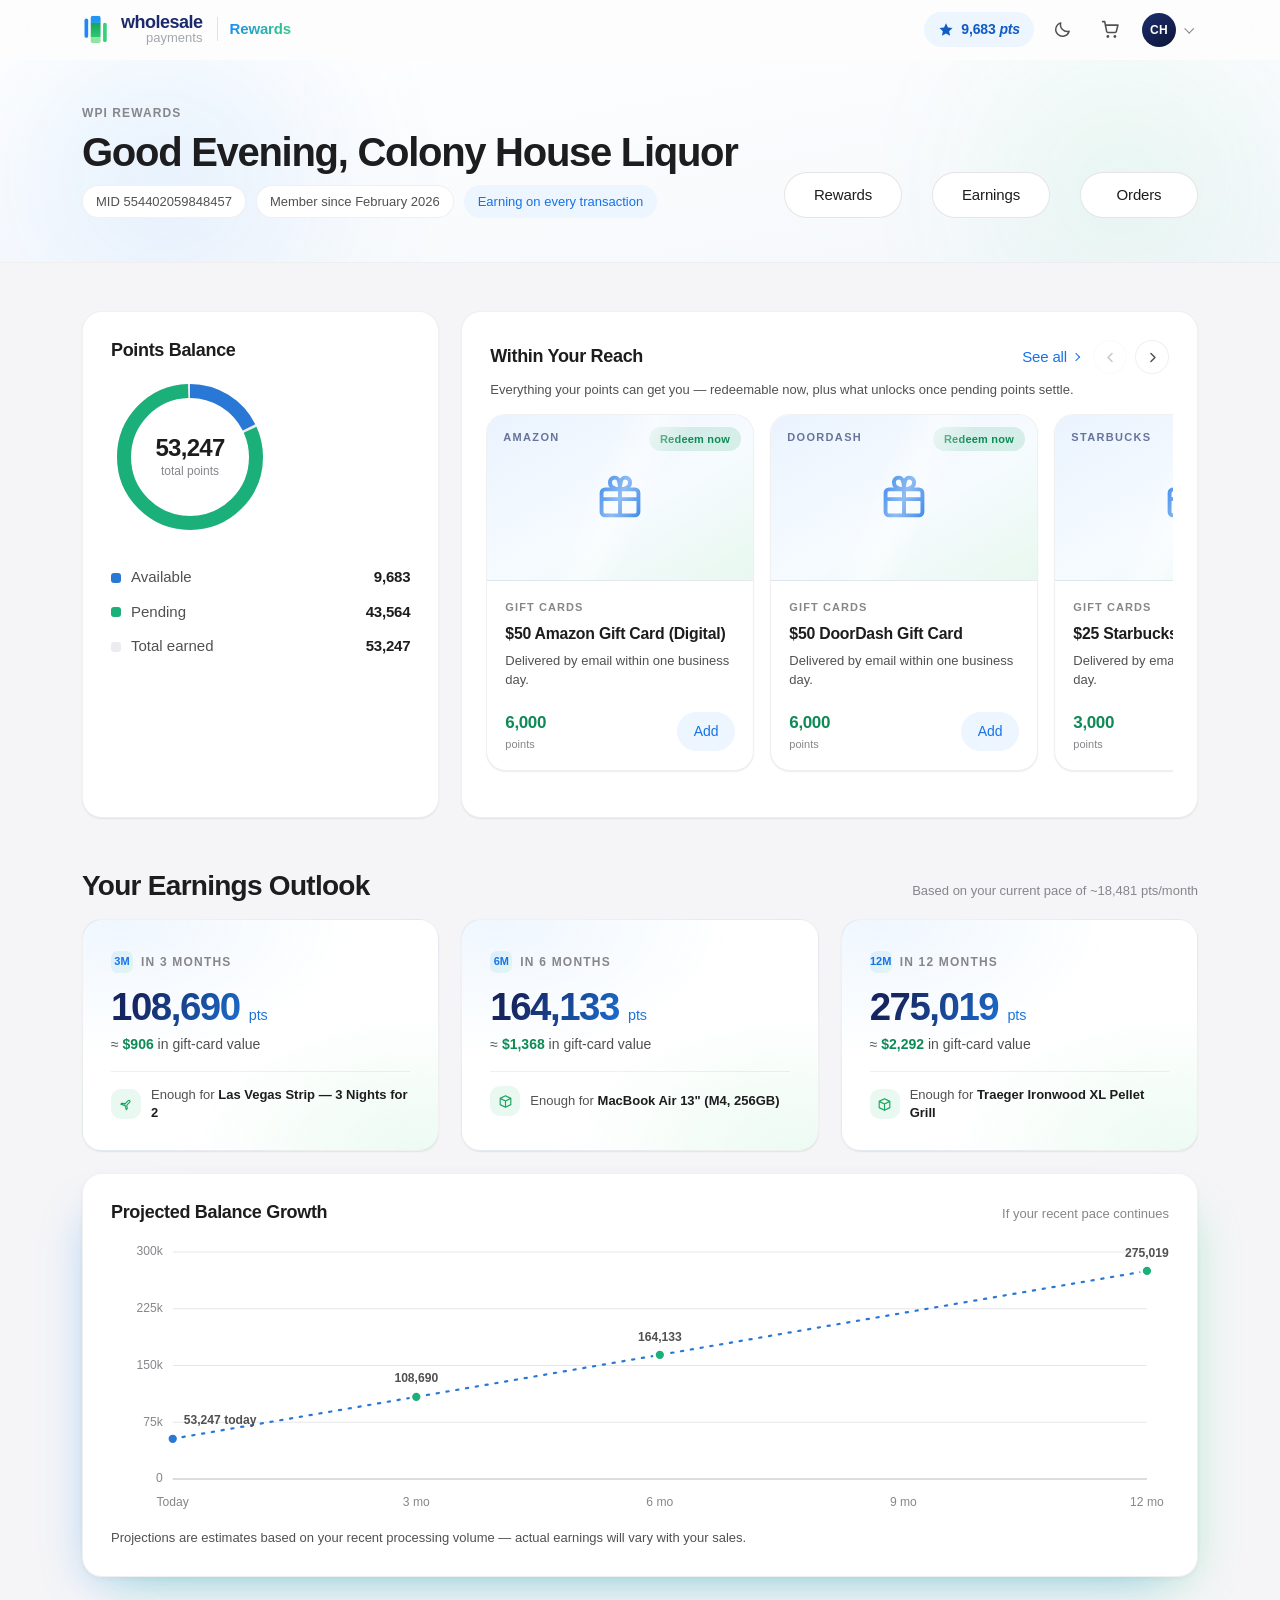
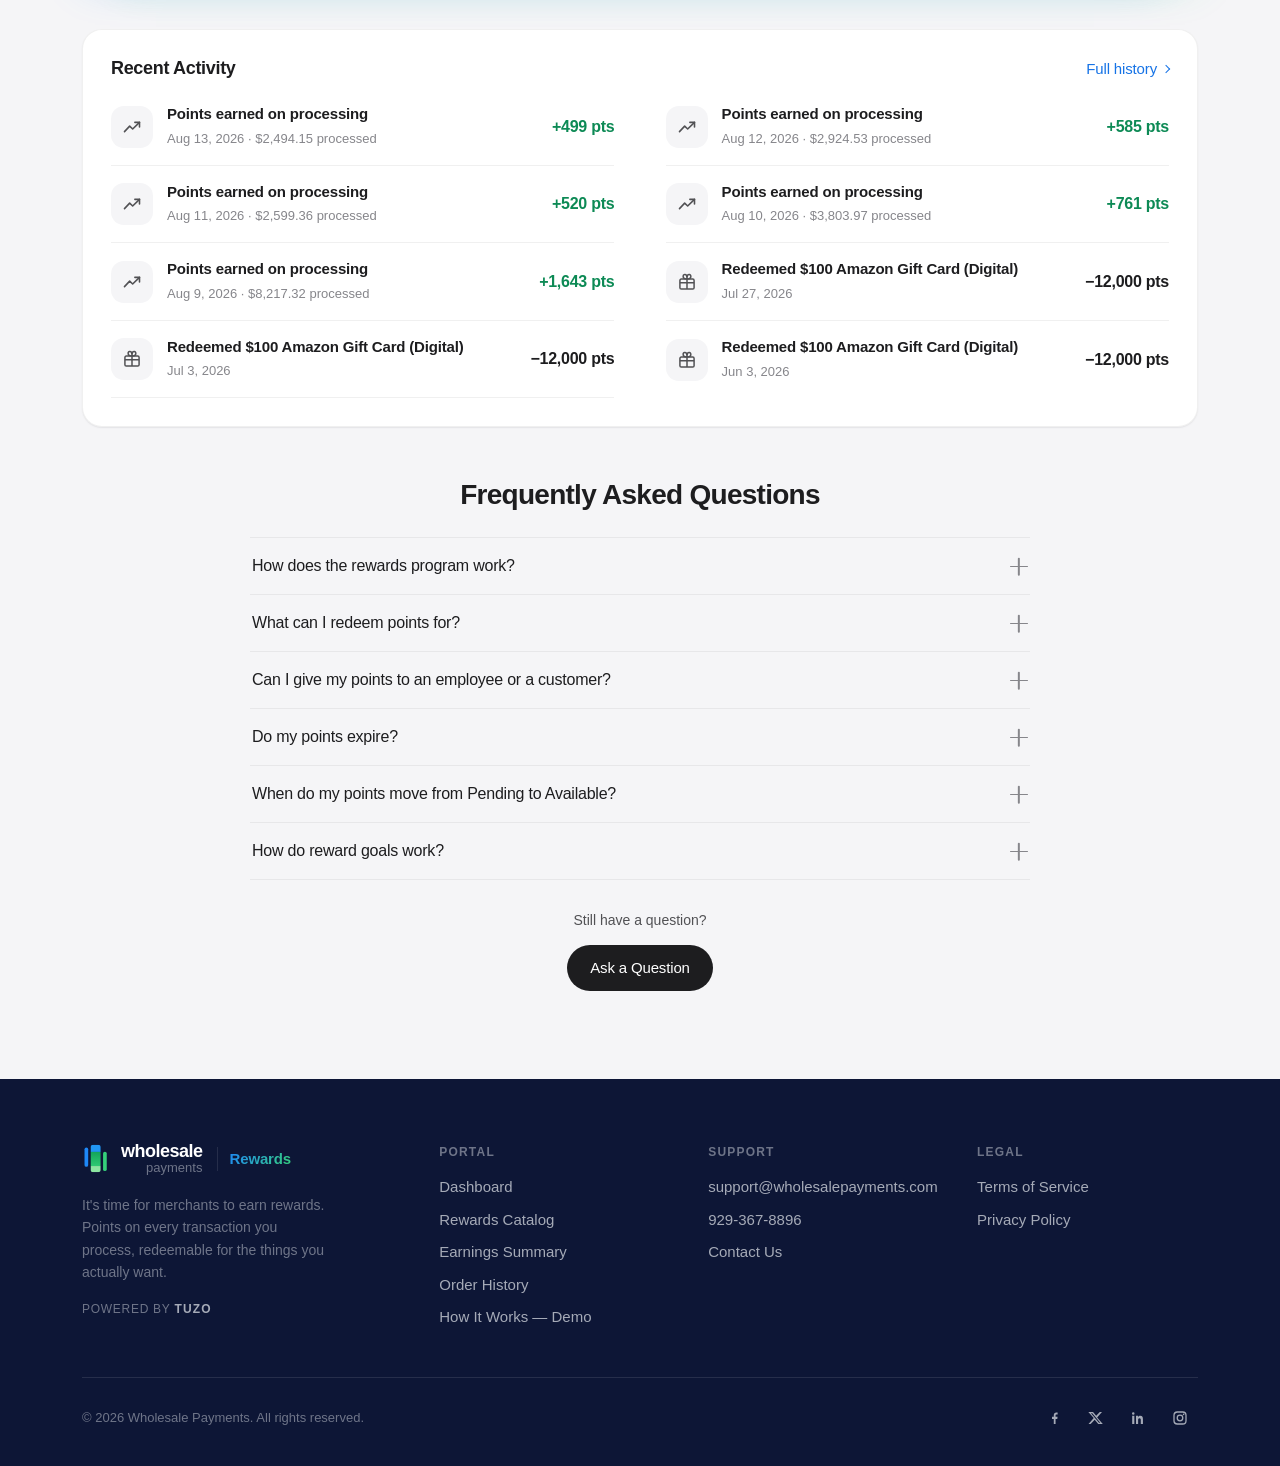
==== index.html @ 4f609b4a "Fix iOS PWA staleness and add Apple-style dark mode - Service worker is now network-first for pages," ====
<!DOCTYPE html>
<html lang="en">
<head>
  <meta charset="utf-8">
  <meta name="viewport" content="width=device-width, initial-scale=1, viewport-fit=cover">
  <title>Dashboard — WPI Rewards</title>
  <meta name="description" content="Track your reward points, watch your balance grow, and redeem for gift cards, travel and more.">
  <link rel="icon" href="data:image/svg+xml,%3Csvg xmlns='http://www.w3.org/2000/svg' viewBox='0 0 64 64'%3E%3Crect x='5' y='13' width='9' height='40' rx='4.5' fill='%231e88f7'/%3E%3Crect x='19' y='5' width='19' height='54' rx='6' fill='%2317b060'/%3E%3Crect x='19' y='5' width='19' height='19' rx='6' fill='%232196f3'/%3E%3Crect x='43' y='17' width='9' height='40' rx='4.5' fill='%2335d07a'/%3E%3C/svg%3E">
  <meta name="theme-color" content="#ffffff">
  <meta name="apple-mobile-web-app-capable" content="yes">
  <meta name="mobile-web-app-capable" content="yes">
  <meta name="apple-mobile-web-app-status-bar-style" content="default">
  <meta name="apple-mobile-web-app-title" content="WPI Rewards">
  <link rel="manifest" href="manifest.webmanifest">
  <link rel="apple-touch-icon" href="assets/img/apple-touch-icon.png">
  <script>(function () {
    try {
      var t = localStorage.getItem("wpi-theme");
      if (t !== "dark" && t !== "light") {
        t = window.matchMedia && matchMedia("(prefers-color-scheme: dark)").matches ? "dark" : "light";
      }
      document.documentElement.setAttribute("data-theme", t);
    } catch (e) { document.documentElement.setAttribute("data-theme", "light"); }
  })();</script>
  <link rel="stylesheet" href="assets/css/style.css">
</head>
<body data-page="dashboard">
  <header class="site-header">
    <nav class="nav" aria-label="Primary">
      <a class="brand" href="index.html">
        <svg class="brand__logo" viewBox="0 0 26 30" fill="none" aria-hidden="true"><defs><linearGradient id="lgGh" x1="0" y1="0" x2="0" y2="1"><stop offset="0" stop-color="#14a45a"/><stop offset="1" stop-color="#2ec973"/></linearGradient><clipPath id="lgCh"><rect x="6.8" y="0.8" width="10.6" height="28.4" rx="2.8"/></clipPath></defs><rect x="0.6" y="3.6" width="3.8" height="20" rx="1.9" fill="#1e88f7"/><g clip-path="url(#lgCh)"><rect x="6.8" y="0.8" width="10.6" height="7.4" fill="#2196f3"/><rect x="6.8" y="8.2" width="10.6" height="14.6" fill="url(#lgGh)"/><rect x="6.8" y="22.8" width="10.6" height="6.4" fill="#8ce6a1"/></g><rect x="19.8" y="8" width="3.8" height="20" rx="1.9" fill="#35d07a"/></svg>
        <span class="brand__word"><b>wholesale</b><span>payments</span></span>
        <span class="brand__divider" aria-hidden="true"></span>
        <span class="brand__product">Rewards</span>
      </a>
      <div class="nav__actions">
        <a class="points-chip" href="earnings.html" data-points-chip title="Available points"></a>
        <button class="icon-btn theme-toggle" data-theme-toggle aria-label="Toggle dark mode">
          <svg class="tt-moon" width="19" height="19" viewBox="0 0 24 24" fill="none" stroke="currentColor" stroke-width="1.8" stroke-linecap="round" stroke-linejoin="round" aria-hidden="true"><path d="M20.4 14.2A8.6 8.6 0 0 1 9.8 3.6a8.6 8.6 0 1 0 10.6 10.6z"/></svg>
          <svg class="tt-sun" width="19" height="19" viewBox="0 0 24 24" fill="none" stroke="currentColor" stroke-width="1.8" stroke-linecap="round" stroke-linejoin="round" aria-hidden="true"><circle cx="12" cy="12" r="4.4"/><path d="M12 2.5v2.4M12 19.1v2.4M2.5 12h2.4M19.1 12h2.4M5.3 5.3l1.7 1.7M17 17l1.7 1.7M18.7 5.3 17 7M7 17l-1.7 1.7"/></svg>
        </button>
        <a class="icon-btn" href="cart.html" aria-label="Cart">
          <svg width="21" height="21" viewBox="0 0 24 24" fill="currentColor" aria-hidden="true"><circle cx="9" cy="20" r="1.6"/><circle cx="17" cy="20" r="1.6"/><path d="M3 3h2.4l2.2 11.2a1.6 1.6 0 0 0 1.6 1.3h7.9a1.6 1.6 0 0 0 1.6-1.3L20.5 7H6" fill="none" stroke="currentColor" stroke-width="1.8" stroke-linecap="round" stroke-linejoin="round"/></svg>
          <span class="cart-badge" data-cart-badge aria-hidden="true"></span>
        </a>
        <button class="account-btn" data-account-btn aria-expanded="false" aria-haspopup="true" aria-label="Account menu">
          <span class="avatar">CH</span>
          <span class="account-btn__caret" aria-hidden="true"></span>
        </button>
        <button class="nav__toggle" aria-label="Menu" aria-expanded="false">
          <span></span><span></span><span></span>
        </button>
      </div>
    </nav>
    <div class="account-menu" data-account-menu>
      <div class="account-menu__head">
        <b>Colony House Liquor</b>
        <span>Merchant Admin · MID 554402059848457</span>
      </div>
      <a href="profile.html"><svg width="17" height="17" viewBox="0 0 24 24" aria-hidden="true"><circle cx="12" cy="8.2" r="3.6" fill="none" stroke="currentColor" stroke-width="1.8"/><path d="M4.8 20.2a7.2 7.2 0 0 1 14.4 0" fill="none" stroke="currentColor" stroke-width="1.8" stroke-linecap="round"/></svg>My Profile</a>
      <a href="orders.html"><svg width="17" height="17" viewBox="0 0 24 24" aria-hidden="true"><path d="M6 2.8h12v18l-2.4-1.6-2.4 1.6-1.2-.9-1.2.9-2.4-1.6L6 20.8z" fill="none" stroke="currentColor" stroke-width="1.8" stroke-linejoin="round"/><path d="M9 8h6M9 12h6" stroke="currentColor" stroke-width="1.8" stroke-linecap="round"/></svg>Order History</a>
      <a href="mailto:support@wholesalepayments.com"><svg width="17" height="17" viewBox="0 0 24 24" aria-hidden="true"><rect x="3" y="5" width="18" height="14" rx="2" fill="none" stroke="currentColor" stroke-width="1.8"/><path d="m3.6 6.6 8.4 6.6 8.4-6.6" fill="none" stroke="currentColor" stroke-width="1.8" stroke-linejoin="round"/></svg>Contact Support</a>
      <a href="index.html"><svg width="17" height="17" viewBox="0 0 24 24" aria-hidden="true"><path d="M14 4h-8v16h8M10 12h11M18 8.5 21.5 12 18 15.5" fill="none" stroke="currentColor" stroke-width="1.8" stroke-linecap="round" stroke-linejoin="round"/></svg>Sign Out</a>
    </div>
  </header>

  <div class="menu" id="mobile-menu">
    <a class="menu__link" style="--i:0" href="index.html">Dashboard</a>
    <a class="menu__link" style="--i:1" href="rewards.html">Rewards Catalog</a>
    <a class="menu__link" style="--i:2" href="earnings.html">Earnings</a>
    <a class="menu__link" style="--i:3" href="orders.html">Order History</a>
    <a class="menu__link" style="--i:4" href="cart.html">Cart</a>
    <a class="menu__link" style="--i:5" href="profile.html">My Profile</a>
  </div>

  <main id="main">
    <!-- Greeting -->
    <section class="greeting">
      <div class="container">
        <div class="page-head" style="margin-bottom:0">
          <div data-reveal>
            <p class="eyebrow">WPI Rewards</p>
            <h1 class="h1" style="margin-top:8px" data-greeting>Welcome back, Colony House Liquor</h1>
            <div class="page-head__meta">
              <span class="chip">MID 554402059848457</span>
              <span class="chip">Member since February 2026</span>
              <span class="chip chip--tint">Earning on every transaction</span>
            </div>
          </div>
          <div class="btn-row hero-tabs" data-reveal style="--d:1">
            <a class="btn btn--ghost" href="rewards.html">Rewards</a>
            <a class="btn btn--ghost" href="earnings.html">Earnings</a>
            <a class="btn btn--ghost" href="orders.html">Orders</a>
          </div>
        </div>
      </div>
    </section>

    <div class="container page">
      <!-- Balance + chart -->
      <div class="grid grid-3">
        <section class="card" data-reveal aria-labelledby="balance-title">
          <h2 class="h3" id="balance-title" style="margin-bottom:18px">Points Balance</h2>
          <div class="donut-wrap" data-donut></div>
        </section>

        <section class="card span-2" data-reveal style="--d:1" aria-labelledby="reach-title">
          <div class="section-title" style="margin-bottom:6px">
            <h2 class="h3" id="reach-title">Within Your Reach</h2>
            <div class="rail-ctrl">
              <a class="link" href="rewards.html?afford=1">See all</a>
              <button class="rail-btn" data-rail-prev aria-label="Scroll back" disabled>
                <svg width="15" height="15" viewBox="0 0 24 24" fill="none" stroke="currentColor" stroke-width="2.4" stroke-linecap="round" stroke-linejoin="round" aria-hidden="true"><polyline points="14.5 5.5 8 12 14.5 18.5"/></svg>
              </button>
              <button class="rail-btn" data-rail-next aria-label="Scroll forward">
                <svg width="15" height="15" viewBox="0 0 24 24" fill="none" stroke="currentColor" stroke-width="2.4" stroke-linecap="round" stroke-linejoin="round" aria-hidden="true"><polyline points="9.5 5.5 16 12 9.5 18.5"/></svg>
              </button>
            </div>
          </div>
          <p class="fine" style="margin-bottom:14px">Everything your points can get you — redeemable now, plus what unlocks once pending points settle.</p>
          <div class="rail" data-featured></div>
        </section>
      </div>

      <!-- Earnings outlook -->
      <section class="section-gap" aria-labelledby="proj-title">
        <div class="section-title">
          <h2 class="h2" id="proj-title">Your Earnings Outlook</h2>
          <span class="fine" data-proj-note></span>
        </div>
        <div class="grid grid-3" data-projection></div>
        <div class="card glow" style="margin-top:clamp(14px,1.8vw,22px)" data-reveal aria-labelledby="proj-chart-title">
          <div class="section-title" style="margin-bottom:6px">
            <h3 class="h3" id="proj-chart-title">Projected Balance Growth</h3>
            <span class="fine">If your recent pace continues</span>
          </div>
          <div class="viz" data-proj-chart></div>
          <p class="fine" style="margin-top:12px">Projections are estimates based on your recent processing volume — actual earnings will vary with your sales.</p>
        </div>
      </section>

      <!-- Activity -->
      <section class="card section-gap" data-reveal aria-labelledby="activity-title">
        <div class="section-title" style="margin-bottom:8px">
          <h2 class="h3" id="activity-title">Recent Activity</h2>
          <a class="link" href="earnings.html">Full history</a>
        </div>
        <div class="row-list row-list--split" data-activity></div>
      </section>

      <!-- FAQ -->
      <section class="section-gap container--narrow" style="margin-inline:auto" aria-labelledby="faq-title">
        <h2 class="h2" id="faq-title" style="text-align:center;margin-bottom:26px">Frequently Asked Questions</h2>
        <div class="accordion" data-faq></div>
        <div style="text-align:center;margin-top:30px">
          <p class="small muted" style="margin-bottom:14px">Still have a question?</p>
          <a class="btn btn--dark" href="mailto:support@wholesalepayments.com">Ask a Question</a>
        </div>
      </section>
    </div>
  </main>

  <footer class="site-footer">
    <div class="container">
      <div class="footer__grid">
        <div>
          <a class="brand" href="index.html">
            <svg class="brand__logo" viewBox="0 0 26 30" fill="none" aria-hidden="true"><defs><linearGradient id="lgGf" x1="0" y1="0" x2="0" y2="1"><stop offset="0" stop-color="#14a45a"/><stop offset="1" stop-color="#2ec973"/></linearGradient><clipPath id="lgCf"><rect x="6.8" y="0.8" width="10.6" height="28.4" rx="2.8"/></clipPath></defs><rect x="0.6" y="3.6" width="3.8" height="20" rx="1.9" fill="#1e88f7"/><g clip-path="url(#lgCf)"><rect x="6.8" y="0.8" width="10.6" height="7.4" fill="#2196f3"/><rect x="6.8" y="8.2" width="10.6" height="14.6" fill="url(#lgGf)"/><rect x="6.8" y="22.8" width="10.6" height="6.4" fill="#8ce6a1"/></g><rect x="19.8" y="8" width="3.8" height="20" rx="1.9" fill="#35d07a"/></svg>
            <span class="brand__word"><b>wholesale</b><span>payments</span></span>
            <span class="brand__divider" aria-hidden="true"></span>
            <span class="brand__product">Rewards</span>
          </a>
          <p class="footer__blurb">It's time for merchants to earn rewards. Points on every transaction you process, redeemable for the things you actually want.</p>
          <p class="footer__powered">Powered by <b>TUZO</b></p>
        </div>
        <div>
          <p class="footer__title">Portal</p>
          <div class="footer__links">
            <a href="index.html">Dashboard</a>
            <a href="rewards.html">Rewards Catalog</a>
            <a href="earnings.html">Earnings Summary</a>
            <a href="orders.html">Order History</a>
            <a href="demo.html">How It Works — Demo</a>
          </div>
        </div>
        <div>
          <p class="footer__title">Support</p>
          <div class="footer__links">
            <a href="mailto:support@wholesalepayments.com">support@wholesalepayments.com</a>
            <a href="tel:+19293678896">929-367-8896</a>
            <a href="mailto:support@wholesalepayments.com">Contact Us</a>
          </div>
        </div>
        <div>
          <p class="footer__title">Legal</p>
          <div class="footer__links">
            <a href="terms.html">Terms of Service</a>
            <a href="privacy.html">Privacy Policy</a>
          </div>
        </div>
      </div>
      <div class="footer__bottom">
        <span>© 2026 Wholesale Payments. All rights reserved.</span>
        <div class="footer__social">
          <a href="https://www.facebook.com/profile.php?id=61562111483604" aria-label="Facebook" rel="noopener" target="_blank"><svg width="17" height="17" viewBox="0 0 24 24" fill="currentColor" aria-hidden="true"><path d="M13.5 21v-7h2.4l.4-3h-2.8V9.1c0-.9.3-1.5 1.6-1.5h1.3V4.9c-.2 0-1-.1-1.9-.1-1.9 0-3.5 1.2-3.5 3.9V11H8.5v3H11v7z"/></svg></a>
          <a href="https://x.com/TuzoRewards" aria-label="X" rel="noopener" target="_blank"><svg width="16" height="16" viewBox="0 0 24 24" fill="currentColor" aria-hidden="true"><path d="M17.7 3H21l-7.3 8.3L22.2 21h-6.8l-5.3-6.2L4 21H.8l7.8-8.9L.5 3h7l4.8 5.7zm-1.2 16h1.9L6.4 4.9H4.4z"/></svg></a>
          <a href="https://www.linkedin.com/company/tuzo-rewards/" aria-label="LinkedIn" rel="noopener" target="_blank"><svg width="16" height="16" viewBox="0 0 24 24" fill="currentColor" aria-hidden="true"><path d="M4.9 3.5a1.9 1.9 0 1 1 0 3.8 1.9 1.9 0 0 1 0-3.8zM3.3 8.8h3.2V21H3.3zM9 8.8h3.1v1.7h.1c.4-.8 1.5-1.9 3.2-1.9 3.4 0 4 2.2 4 5.2V21h-3.2v-5.6c0-1.3 0-3-1.9-3s-2.1 1.4-2.1 2.9V21H9z"/></svg></a>
          <a href="https://www.instagram.com/tuzorewards" aria-label="Instagram" rel="noopener" target="_blank"><svg width="16" height="16" viewBox="0 0 24 24" fill="none" stroke="currentColor" stroke-width="1.9" aria-hidden="true"><rect x="3" y="3" width="18" height="18" rx="5"/><circle cx="12" cy="12" r="4.2"/><circle cx="17.4" cy="6.6" r="1.2" fill="currentColor" stroke="none"/></svg></a>
        </div>
      </div>
    </div>
  </footer>

  <script src="assets/js/data.js"></script>
  <script src="assets/js/app.js"></script>
</body>
</html>
---- assets/css/style.css ----
/* ==========================================================================
   WPI Rewards — Merchant Portal Design System
   Apple-inspired: SF system typography, generous whitespace, restrained
   palette, hairline borders, soft depth, motion that never distracts.
   ========================================================================== */

/* --------------------------------------------------------------------------
   1. Tokens
   -------------------------------------------------------------------------- */
:root {
  --font-sans: -apple-system, BlinkMacSystemFont, "SF Pro Display", "SF Pro Text",
    "Inter", "Segoe UI", Roboto, "Helvetica Neue", Arial, sans-serif;

  /* Neutrals */
  --ink: #1d1d1f;
  --ink-2: #515154;
  --ink-3: #86868b;
  --ink-4: #aeaeb2;
  --bg: #ffffff;
  --bg-2: #f5f5f7;
  --bg-3: #ececf0;
  --line: rgba(0, 0, 0, 0.1);
  --line-2: rgba(0, 0, 0, 0.06);

  /* Brand — drawn from the Wholesale Payments logo */
  --navy-900: #0d1636;
  --navy-800: #131f4a;
  --navy-700: #16255f;
  --blue: #1673e6;
  --blue-600: #0e5cc4;
  --blue-bright: #1e88f7;
  --blue-050: #edf5ff;
  --green: #17a45c;
  --green-bright: #35d07a;
  --green-050: #e9f8f0;
  --mint: #0d8a55;
  --mint-050: #e9f8f0;
  --amber: #b25e00;
  --amber-050: #fdf1e3;
  --grad-brand: linear-gradient(120deg, var(--blue-bright), var(--green-bright));
  --grad-brand-soft: linear-gradient(120deg, rgba(30, 136, 247, 0.1), rgba(53, 208, 122, 0.1));

  /* Reflective brand glow — mirrored blue/green soft shadows */
  --glow-brand:
    -16px 22px 44px -22px rgba(30, 136, 247, 0.32),
    16px 22px 44px -22px rgba(53, 208, 122, 0.3),
    0 2px 6px rgba(13, 22, 54, 0.05);

  /* Data-viz (validated: blue↔green pair passes CVD checks on white) */
  --viz-1: #2a78d6;
  --viz-2: #1baf7a;
  --viz-grid: #e7e7ea;
  --viz-axis: #c6c6cb;

  /* On-dark */
  --d-fg: #f5f7fa;
  --d-fg-2: rgba(245, 247, 250, 0.66);
  --d-fg-3: rgba(245, 247, 250, 0.42);
  --d-line: rgba(255, 255, 255, 0.1);

  /* Elevation */
  --sh-sm: 0 1px 2px rgba(9, 22, 44, 0.05), 0 1px 1px rgba(9, 22, 44, 0.03);
  --sh-md: 0 4px 16px rgba(9, 22, 44, 0.07), 0 1px 3px rgba(9, 22, 44, 0.04);
  --sh-lg: 0 16px 44px rgba(9, 22, 44, 0.11), 0 4px 12px rgba(9, 22, 44, 0.05);
  --sh-xl: 0 36px 80px rgba(9, 22, 44, 0.16), 0 10px 24px rgba(9, 22, 44, 0.07);

  /* Geometry */
  --r-sm: 10px;
  --r-md: 14px;
  --r-lg: 20px;
  --r-xl: 28px;
  --r-pill: 999px;
  --container: 1180px;
  --gutter: clamp(18px, 4vw, 32px);
  --header-h: 60px;

  /* Motion */
  --ease: cubic-bezier(0.4, 0, 0.2, 1);
  --ease-out: cubic-bezier(0.16, 1, 0.3, 1);
  --ease-spring: cubic-bezier(0.34, 1.4, 0.44, 1);
  --t-fast: 160ms;
  --t: 300ms;
  --t-slow: 600ms;

  color-scheme: light;
}

/* --------------------------------------------------------------------------
   2. Reset & base
   -------------------------------------------------------------------------- */
*, *::before, *::after { box-sizing: border-box; }
* { margin: 0; }

html {
  -webkit-text-size-adjust: 100%;
  scroll-behavior: smooth;
  scroll-padding-top: calc(var(--header-h) + 24px);
}

body {
  font-family: var(--font-sans);
  font-size: 16px;
  line-height: 1.5;
  color: var(--ink);
  background: var(--bg-2);
  -webkit-font-smoothing: antialiased;
  -moz-osx-font-smoothing: grayscale;
  text-rendering: optimizeLegibility;
  min-height: 100vh;
  display: flex;
  flex-direction: column;
  overflow-x: hidden;
}

main { flex: 1; padding-top: calc(var(--header-h) + env(safe-area-inset-top, 0px)); }

img, svg, video { display: block; max-width: 100%; height: auto; }
button, input, select, textarea { font: inherit; color: inherit; }
button { cursor: pointer; background: none; border: 0; padding: 0; }
a { color: inherit; text-decoration: none; }
ul, ol { list-style: none; padding: 0; }
[hidden] { display: none !important; }

:focus-visible { outline: 2px solid var(--blue); outline-offset: 3px; border-radius: 6px; }
::selection { background: rgba(10, 102, 255, 0.16); }

.visually-hidden {
  position: absolute !important;
  width: 1px; height: 1px;
  padding: 0; margin: -1px;
  overflow: hidden;
  clip: rect(0 0 0 0);
  white-space: nowrap;
  border: 0;
}

/* --------------------------------------------------------------------------
   3. Typography
   -------------------------------------------------------------------------- */
h1, h2, h3, h4 {
  font-weight: 600;
  line-height: 1.12;
  letter-spacing: -0.026em;
  color: var(--ink);
  text-wrap: balance;
}
.h1 { font-size: clamp(1.75rem, 3.4vw, 2.5rem); letter-spacing: -0.032em; }
.h2 { font-size: clamp(1.375rem, 2.4vw, 1.75rem); }
.h3 { font-size: 1.125rem; letter-spacing: -0.018em; }
.h4 { font-size: 0.9375rem; letter-spacing: -0.012em; }

.lead { font-size: 1.0625rem; color: var(--ink-2); letter-spacing: -0.01em; text-wrap: pretty; }
.muted { color: var(--ink-2); }
.small { font-size: 0.875rem; }
.fine { font-size: 0.8125rem; color: var(--ink-3); line-height: 1.5; }
.tabular { font-variant-numeric: tabular-nums; }

.eyebrow {
  font-size: 0.75rem;
  font-weight: 600;
  letter-spacing: 0.09em;
  text-transform: uppercase;
  color: var(--ink-3);
}

/* --------------------------------------------------------------------------
   4. Layout
   -------------------------------------------------------------------------- */
.container {
  width: 100%;
  max-width: var(--container);
  margin-inline: auto;
  padding-inline: var(--gutter);
}
.container--narrow { max-width: 780px; }

.page { padding-block: clamp(28px, 4vw, 48px) clamp(56px, 7vw, 88px); }

.page-head {
  display: flex;
  flex-wrap: wrap;
  align-items: flex-end;
  justify-content: space-between;
  gap: 16px 24px;
  margin-bottom: clamp(22px, 3vw, 34px);
}
.page-head__meta { display: flex; flex-wrap: wrap; align-items: center; gap: 8px 10px; margin-top: 10px; }
.page-head p.lead { margin-top: 8px; }

.grid { display: grid; gap: clamp(14px, 1.8vw, 22px); }
.grid-2 { grid-template-columns: repeat(2, minmax(0, 1fr)); }
.grid-3 { grid-template-columns: repeat(3, minmax(0, 1fr)); }
.grid-4 { grid-template-columns: repeat(4, minmax(0, 1fr)); }
.span-2 { grid-column: span 2; }

@media (max-width: 960px) {
  .grid-3, .grid-4 { grid-template-columns: repeat(2, minmax(0, 1fr)); }
  .span-2 { grid-column: span 1; }
}
@media (max-width: 640px) {
  .grid-2, .grid-3, .grid-4 { grid-template-columns: 1fr; }
}

.section-gap { margin-top: clamp(30px, 4.4vw, 52px); }

.section-title {
  display: flex;
  align-items: baseline;
  justify-content: space-between;
  gap: 16px;
  margin-bottom: 18px;
}

/* --------------------------------------------------------------------------
   5. Buttons, chips, pills
   -------------------------------------------------------------------------- */
.btn {
  display: inline-flex;
  align-items: center;
  justify-content: center;
  gap: 8px;
  padding: 11px 22px;
  border-radius: var(--r-pill);
  font-size: 0.9375rem;
  font-weight: 500;
  letter-spacing: -0.01em;
  white-space: nowrap;
  border: 1px solid transparent;
  transition: background-color var(--t-fast) var(--ease), color var(--t-fast) var(--ease),
    border-color var(--t-fast) var(--ease), transform var(--t-fast) var(--ease),
    box-shadow var(--t) var(--ease), opacity var(--t-fast) var(--ease);
}
.btn:active { transform: scale(0.97); }
.btn[disabled] { opacity: 0.45; pointer-events: none; }

.btn--primary {
  background: linear-gradient(180deg, #1d2d6e, var(--navy-700));
  color: #fff;
  box-shadow: -10px 12px 26px -14px rgba(30, 136, 247, 0.45),
    10px 12px 26px -14px rgba(53, 208, 122, 0.4),
    0 1px 2px rgba(13, 22, 54, 0.3);
}
.btn--primary:hover {
  background: linear-gradient(180deg, #22347e, #1a2b70);
  box-shadow: -12px 16px 32px -14px rgba(30, 136, 247, 0.55),
    12px 16px 32px -14px rgba(53, 208, 122, 0.5),
    0 1px 3px rgba(13, 22, 54, 0.32);
}

.btn--dark { background: var(--ink); color: #fff; }
.btn--dark:hover { background: #000; }

.btn--ghost { border-color: var(--line); background: var(--bg); color: var(--ink); }
.btn--ghost:hover { border-color: rgba(0, 0, 0, 0.24); }

.btn--tint { background: var(--blue-050); color: var(--blue); }
.btn--tint:hover { background: #e0ecff; }

.btn--danger-ghost { border-color: var(--line); background: var(--bg); color: #c0392b; }
.btn--danger-ghost:hover { background: #fdf1ef; border-color: rgba(192, 57, 43, 0.3); }

.btn--white { background: #fff; color: var(--navy-900); }
.btn--white:hover { background: #eef0f4; }

.btn--sm { padding: 8px 16px; font-size: 0.875rem; }
.btn--lg { padding: 14px 30px; font-size: 1rem; }
.btn--block { width: 100%; }

.link {
  display: inline-flex;
  align-items: center;
  gap: 6px;
  color: var(--blue);
  font-weight: 500;
  font-size: 0.9375rem;
  letter-spacing: -0.01em;
  transition: gap var(--t-fast) var(--ease), color var(--t-fast) var(--ease);
}
.link::after {
  content: "";
  width: 6px; height: 6px;
  border-right: 1.7px solid currentColor;
  border-top: 1.7px solid currentColor;
  transform: rotate(45deg);
}
.link:hover { gap: 10px; color: var(--blue-600); }

.chip {
  display: inline-flex;
  align-items: center;
  gap: 7px;
  padding: 6px 13px;
  border-radius: var(--r-pill);
  background: var(--bg);
  border: 1px solid var(--line-2);
  font-size: 0.8125rem;
  font-weight: 500;
  color: var(--ink-2);
  white-space: nowrap;
}
.chip--tint { background: var(--blue-050); border-color: transparent; color: var(--blue); }

.pill-status {
  display: inline-flex;
  align-items: center;
  gap: 6px;
  padding: 4px 12px;
  border-radius: var(--r-pill);
  font-size: 0.8125rem;
  font-weight: 550;
}
.pill-status::before { content: ""; width: 6px; height: 6px; border-radius: 50%; background: currentColor; }
.pill-status--ok { background: var(--mint-050); color: var(--mint); }
.pill-status--pending { background: var(--amber-050); color: var(--amber); }

.btn-row { display: flex; flex-wrap: wrap; gap: 12px; align-items: center; }
.hero-tabs { gap: clamp(16px, 2.6vw, 30px); }
.hero-tabs .btn { min-width: 118px; }

/* --------------------------------------------------------------------------
   6. Header
   -------------------------------------------------------------------------- */
.site-header {
  position: fixed;
  inset: 0 0 auto 0;
  z-index: 100;
  height: calc(var(--header-h) + env(safe-area-inset-top, 0px));
  padding-top: env(safe-area-inset-top, 0px);
  display: flex;
  align-items: center;
  background: rgba(255, 255, 255, 0.75);
  backdrop-filter: saturate(180%) blur(20px);
  -webkit-backdrop-filter: saturate(180%) blur(20px);
  border-bottom: 1px solid transparent;
  transition: background-color var(--t) var(--ease), border-color var(--t) var(--ease);
}
.site-header.is-stuck {
  background: rgba(255, 255, 255, 0.88);
  border-bottom-color: var(--line-2);
}

.nav {
  display: flex;
  align-items: center;
  gap: 18px;
  width: 100%;
  max-width: var(--container);
  margin-inline: auto;
  padding-inline: var(--gutter);
}

.brand { display: inline-flex; align-items: center; gap: 10px; margin-right: auto; transition: opacity var(--t-fast) var(--ease); }
.brand:hover { opacity: 0.78; }
.brand__logo { width: 29px; height: 29px; flex: none; }
.brand__word { display: flex; flex-direction: column; align-items: flex-end; line-height: 0.98; gap: 1px; }
.brand__word b { font-weight: 700; font-size: 1.125rem; letter-spacing: -0.028em; color: #1b2a6b; }
.brand__word span { font-weight: 450; font-size: 0.8125rem; letter-spacing: 0.002em; color: #a3a7ae; }
.brand__divider { width: 1px; height: 24px; background: var(--line); margin-inline: 4px 2px; flex: none; }
.brand__product {
  font-size: 0.9375rem;
  font-weight: 550;
  letter-spacing: -0.01em;
  background: var(--grad-brand);
  -webkit-background-clip: text;
  background-clip: text;
  color: transparent;
}
@media (max-width: 560px) { .brand__divider, .brand__product { display: none; } }

.nav__links { display: flex; align-items: center; gap: 2px; }
.nav__link {
  position: relative;
  padding: 8px 13px;
  border-radius: var(--r-pill);
  font-size: 0.9375rem;
  color: var(--ink-2);
  transition: color var(--t-fast) var(--ease), background-color var(--t-fast) var(--ease);
}
.nav__link:hover { color: var(--ink); background: rgba(0, 0, 0, 0.045); }
.nav__link[aria-current="page"] { color: var(--ink); font-weight: 550; }
.nav__link[aria-current="page"]::after {
  content: "";
  position: absolute;
  left: 13px; right: 13px; bottom: 0;
  height: 2px;
  border-radius: 2px;
  background: var(--grad-brand);
  animation: nav-underline var(--t) var(--ease-out) both;
}
@keyframes nav-underline { from { transform: scaleX(0); } }

.nav__actions { display: flex; align-items: center; gap: 8px; }

.points-chip {
  display: inline-flex;
  align-items: center;
  gap: 7px;
  padding: 7px 14px;
  border-radius: var(--r-pill);
  background: var(--blue-050);
  color: var(--blue-600);
  font-size: 0.875rem;
  font-weight: 600;
  font-variant-numeric: tabular-nums;
  letter-spacing: -0.01em;
  transition: background-color var(--t-fast) var(--ease), transform var(--t-fast) var(--ease);
}
.points-chip:hover { background: #e0ecff; }
.points-chip svg { flex: none; }
@media (max-width: 560px) { .points-chip span i { display: none; } }

.icon-btn {
  position: relative;
  display: grid;
  place-items: center;
  width: 40px; height: 40px;
  border-radius: var(--r-pill);
  color: var(--ink-2);
  transition: background-color var(--t-fast) var(--ease), color var(--t-fast) var(--ease);
}
.icon-btn:hover { background: rgba(0, 0, 0, 0.05); color: var(--ink); }

.cart-badge {
  position: absolute;
  top: 3px; right: 2px;
  min-width: 17px; height: 17px;
  padding: 0 4px;
  border-radius: var(--r-pill);
  background: var(--blue);
  color: #fff;
  font-size: 0.6875rem;
  font-weight: 650;
  display: grid;
  place-items: center;
  border: 2px solid #fff;
  transform: scale(0);
  transition: transform var(--t) var(--ease-spring);
}
.cart-badge.is-on { transform: scale(1); }
.cart-badge.bump { animation: badge-bump 460ms var(--ease-spring); }
@keyframes badge-bump { 40% { transform: scale(1.35); } 100% { transform: scale(1); } }

.avatar {
  width: 34px; height: 34px;
  border-radius: 50%;
  display: grid;
  place-items: center;
  background: linear-gradient(145deg, #1d2d6e, var(--navy-900));
  color: #fff;
  font-size: 0.75rem;
  font-weight: 650;
  letter-spacing: 0.02em;
  flex: none;
}
.account-btn {
  display: inline-flex;
  align-items: center;
  gap: 9px;
  padding: 4px 6px 4px 4px;
  border-radius: var(--r-pill);
  transition: background-color var(--t-fast) var(--ease);
}
.account-btn:hover { background: rgba(0, 0, 0, 0.05); }
.account-btn__caret {
  width: 7px; height: 7px;
  border-right: 1.6px solid var(--ink-3);
  border-bottom: 1.6px solid var(--ink-3);
  transform: rotate(45deg) translateY(-1px);
  transition: transform var(--t-fast) var(--ease);
}
.account-btn[aria-expanded="true"] .account-btn__caret { transform: rotate(-135deg) translateY(-1px); }

/* Account dropdown */
.account-menu {
  position: absolute;
  top: calc(var(--header-h) - 6px);
  right: var(--gutter);
  width: 264px;
  background: rgba(255, 255, 255, 0.92);
  backdrop-filter: saturate(180%) blur(22px);
  -webkit-backdrop-filter: saturate(180%) blur(22px);
  border: 1px solid var(--line-2);
  border-radius: var(--r-lg);
  box-shadow: var(--sh-lg);
  padding: 8px;
  opacity: 0;
  visibility: hidden;
  transform: translateY(-6px) scale(0.98);
  transform-origin: top right;
  transition: opacity var(--t-fast) var(--ease), transform var(--t) var(--ease-out), visibility var(--t-fast);
}
.account-menu.is-open { opacity: 1; visibility: visible; transform: none; }
.account-menu__head { padding: 12px 12px 10px; border-bottom: 1px solid var(--line-2); margin-bottom: 6px; }
.account-menu__head b { display: block; font-weight: 600; letter-spacing: -0.014em; font-size: 0.9375rem; }
.account-menu__head span { font-size: 0.8125rem; color: var(--ink-3); }
.account-menu a, .account-menu button.account-menu__item {
  display: flex;
  align-items: center;
  gap: 11px;
  width: 100%;
  padding: 10px 12px;
  border-radius: var(--r-sm);
  font-size: 0.9375rem;
  color: var(--ink);
  text-align: left;
  transition: background-color var(--t-fast) var(--ease);
}
.account-menu a:hover, .account-menu button.account-menu__item:hover { background: rgba(0, 0, 0, 0.05); }
.account-menu svg { color: var(--ink-3); flex: none; }

/* Mobile */
.nav__toggle {
  display: none;
  width: 40px; height: 40px;
  border-radius: var(--r-pill);
  place-items: center;
}
.nav__toggle:hover { background: rgba(0, 0, 0, 0.05); }
.nav__toggle span { display: block; width: 17px; height: 1.6px; background: var(--ink); border-radius: 2px; transition: transform var(--t) var(--ease-out), opacity var(--t-fast); }
.nav__toggle span + span { margin-top: 5px; }
body.menu-open .nav__toggle span:nth-child(1) { transform: translateY(6.6px) rotate(45deg); }
body.menu-open .nav__toggle span:nth-child(2) { opacity: 0; }
body.menu-open .nav__toggle span:nth-child(3) { transform: translateY(-6.6px) rotate(-45deg); }

.menu {
  position: fixed;
  inset: calc(var(--header-h) + env(safe-area-inset-top, 0px)) 0 0 0;
  z-index: 99;
  background: rgba(255, 255, 255, 0.95);
  backdrop-filter: saturate(180%) blur(24px);
  -webkit-backdrop-filter: saturate(180%) blur(24px);
  padding: 18px var(--gutter) 40px;
  overflow-y: auto;
  opacity: 0;
  visibility: hidden;
  transform: translateY(-8px);
  transition: opacity var(--t) var(--ease), transform var(--t) var(--ease-out), visibility var(--t);
}
body.menu-open .menu { opacity: 1; visibility: visible; transform: none; }
.menu__link {
  display: flex;
  align-items: center;
  justify-content: space-between;
  padding: 16px 4px;
  font-size: 1.3rem;
  font-weight: 550;
  letter-spacing: -0.026em;
  border-bottom: 1px solid var(--line-2);
  opacity: 0;
  transform: translateY(10px);
}
.menu__link::after {
  content: "";
  width: 8px; height: 8px;
  border-right: 2px solid var(--ink-4);
  border-top: 2px solid var(--ink-4);
  transform: rotate(45deg);
}
body.menu-open .menu__link {
  animation: menu-in 440ms var(--ease-out) forwards;
  animation-delay: calc(50ms + var(--i, 0) * 40ms);
}
@keyframes menu-in { to { opacity: 1; transform: none; } }
body.menu-open { overflow: hidden; }

@media (max-width: 920px) {
  .nav__links { display: none; }
  .nav__toggle { display: grid; }
  .account-btn { display: none; }
}

/* --------------------------------------------------------------------------
   7. Cards
   -------------------------------------------------------------------------- */
.card {
  position: relative;
  background: var(--bg);
  border: 1px solid var(--line-2);
  border-radius: var(--r-lg);
  padding: clamp(20px, 2.6vw, 28px);
  box-shadow: var(--sh-sm);
  transition: transform var(--t) var(--ease-out), box-shadow var(--t) var(--ease), border-color var(--t) var(--ease);
}
.card--hover:hover { transform: translateY(-3px); box-shadow: var(--sh-lg); }
.card--flush { padding: 0; overflow: hidden; }

.card__icon {
  display: grid;
  place-items: center;
  width: 42px; height: 42px;
  border-radius: 13px;
  background: var(--blue-050);
  color: var(--blue);
  margin-bottom: 16px;
}
.card__icon--mint { background: var(--mint-050); color: var(--mint); }
.card__icon--amber { background: var(--amber-050); color: var(--amber); }
.card p { color: var(--ink-2); }

.stat-card { display: flex; flex-direction: column; gap: 4px; }
.stat-card__value {
  font-size: clamp(1.75rem, 3vw, 2.25rem);
  font-weight: 650;
  letter-spacing: -0.036em;
  line-height: 1.05;
  font-variant-numeric: tabular-nums;
  background: linear-gradient(120deg, var(--navy-700), var(--blue-bright));
  -webkit-background-clip: text;
  background-clip: text;
  color: transparent;
}
.stat-card__label { font-size: 0.875rem; color: var(--ink-2); display: flex; align-items: center; gap: 7px; }
.stat-card__label .dot { width: 8px; height: 8px; border-radius: 50%; flex: none; }
.stat-card__hint { font-size: 0.8125rem; color: var(--ink-3); margin-top: 6px; }

/* Hero / greeting band — soft reflective brand hues, no solid color blocks */
.greeting {
  position: relative;
  background: linear-gradient(170deg, #ffffff 0%, #f4f7fb 100%);
  border-bottom: 1px solid var(--line-2);
  overflow: hidden;
  isolation: isolate;
}
.greeting::before, .greeting::after {
  content: "";
  position: absolute;
  border-radius: 50%;
  filter: blur(64px);
  pointer-events: none;
  z-index: -1;
  opacity: 0.55;
}
.greeting::before {
  width: 480px; height: 480px;
  top: -60%; left: -6%;
  background: radial-gradient(circle, rgba(30, 136, 247, 0.22), transparent 66%);
  animation: drift 24s var(--ease) infinite alternate;
}
.greeting::after {
  width: 420px; height: 420px;
  top: -40%; right: -4%;
  background: radial-gradient(circle, rgba(53, 208, 122, 0.2), transparent 66%);
  animation: drift 30s var(--ease) infinite alternate-reverse;
}
@keyframes drift {
  from { transform: translate3d(0, 0, 0) scale(1); }
  to { transform: translate3d(5%, 8%, 0) scale(1.14); }
}
.greeting .container { padding-block: clamp(26px, 4vw, 44px); }

/* Promo card — light surface wrapped in a reflective brand aura */
.promo {
  background:
    radial-gradient(130% 120% at 8% 0%, rgba(30, 136, 247, 0.1), transparent 52%),
    radial-gradient(130% 120% at 96% 100%, rgba(53, 208, 122, 0.12), transparent 52%),
    #ffffff;
  border: 1px solid transparent;
  background-clip: padding-box;
  box-shadow: var(--glow-brand);
  overflow: hidden;
  isolation: isolate;
}
.promo::before {
  content: "";
  position: absolute;
  inset: 0;
  border-radius: inherit;
  padding: 1px;
  background: linear-gradient(120deg, rgba(30, 136, 247, 0.45), rgba(53, 208, 122, 0.45));
  -webkit-mask: linear-gradient(#fff 0 0) content-box, linear-gradient(#fff 0 0);
  -webkit-mask-composite: xor;
  mask-composite: exclude;
  pointer-events: none;
}
.promo::after {
  content: "";
  position: absolute;
  inset: 0;
  background: linear-gradient(115deg, transparent 34%, rgba(255, 255, 255, 0.55) 48%, transparent 62%);
  transform: translateX(-60%);
  animation: sheen 8s var(--ease) infinite;
  pointer-events: none;
}
@keyframes sheen {
  0%, 64% { transform: translateX(-70%); opacity: 0; }
  72% { opacity: 1; }
  100% { transform: translateX(70%); opacity: 0; }
}

/* --------------------------------------------------------------------------
   8. Charts
   -------------------------------------------------------------------------- */
.viz { position: relative; }
.viz svg { width: 100%; height: auto; display: block; }
.viz text {
  font-family: var(--font-sans);
  font-size: 11px;
  fill: var(--ink-3);
  font-variant-numeric: tabular-nums;
}
.viz .viz-grid-line { stroke: var(--viz-grid); stroke-width: 1; }
.viz .viz-axis-line { stroke: var(--viz-axis); stroke-width: 1; }
.viz .viz-line { stroke: var(--viz-1); stroke-width: 2; fill: none; stroke-linecap: round; stroke-linejoin: round; }
.viz .viz-area { fill: url(#areaFill); }
.viz .viz-dot { fill: var(--viz-1); stroke: #fff; stroke-width: 2; }

.viz-tip {
  position: absolute;
  pointer-events: none;
  background: rgba(29, 29, 31, 0.94);
  color: #fff;
  border-radius: 10px;
  padding: 8px 12px;
  font-size: 0.75rem;
  line-height: 1.45;
  white-space: nowrap;
  box-shadow: var(--sh-md);
  opacity: 0;
  transform: translate(-50%, 6px);
  transition: opacity var(--t-fast) var(--ease), transform var(--t-fast) var(--ease);
  z-index: 5;
}
.viz-tip.is-on { opacity: 1; transform: translate(-50%, 0); }
.viz-tip b { font-weight: 600; font-variant-numeric: tabular-nums; }
.viz-tip span { color: rgba(255, 255, 255, 0.62); }

.viz-crosshair { stroke: var(--viz-axis); stroke-width: 1; stroke-dasharray: 3 3; opacity: 0; transition: opacity var(--t-fast) var(--ease); }
.viz-crosshair.is-on { opacity: 1; }

/* Projection */
.viz .viz-proj-line {
  stroke: var(--viz-1);
  stroke-width: 2;
  fill: none;
  stroke-linecap: round;
  stroke-dasharray: 2 7;
}
.viz .viz-proj-dot { fill: var(--viz-2); stroke: #fff; stroke-width: 2.5; }
.viz .viz-proj-now { fill: var(--viz-1); stroke: #fff; stroke-width: 2.5; }

.proj-tile {
  position: relative;
  background:
    radial-gradient(120% 110% at 10% 0%, rgba(30, 136, 247, 0.07), transparent 55%),
    radial-gradient(120% 110% at 95% 100%, rgba(53, 208, 122, 0.09), transparent 55%),
    #ffffff;
  transition: transform var(--t) var(--ease-out), box-shadow var(--t) var(--ease);
}
.proj-tile:hover { transform: translateY(-3px); box-shadow: var(--glow-brand); }
.proj-tile__term {
  display: inline-flex;
  align-items: center;
  gap: 8px;
  font-size: 0.75rem;
  font-weight: 650;
  letter-spacing: 0.1em;
  text-transform: uppercase;
  color: var(--ink-3);
  margin-bottom: 14px;
}
.proj-tile__term i {
  width: 22px; height: 22px;
  border-radius: 7px;
  display: grid;
  place-items: center;
  background: var(--grad-brand-soft);
  color: var(--blue);
  font-style: normal;
  font-size: 0.6875rem;
  letter-spacing: 0;
}
.proj-tile__value {
  font-size: clamp(1.9rem, 3.2vw, 2.4rem);
  font-weight: 650;
  letter-spacing: -0.038em;
  line-height: 1.05;
  font-variant-numeric: tabular-nums;
  background: linear-gradient(120deg, var(--navy-700) 10%, var(--blue-bright) 60%, var(--green-bright) 110%);
  -webkit-background-clip: text;
  background-clip: text;
  color: transparent;
}
.proj-tile__value small { font-size: 0.9rem; font-weight: 500; letter-spacing: -0.01em; }
.proj-tile__equiv { margin-top: 7px; font-size: 0.875rem; color: var(--ink-2); }
.proj-tile__equiv b { color: var(--mint); font-weight: 600; font-variant-numeric: tabular-nums; }
.proj-tile__unlock {
  display: flex;
  align-items: center;
  gap: 10px;
  margin-top: 16px;
  padding-top: 14px;
  border-top: 1px solid var(--line-2);
  font-size: 0.8125rem;
  color: var(--ink-2);
  line-height: 1.4;
}
.proj-tile__unlock i {
  display: grid;
  place-items: center;
  width: 30px; height: 30px;
  border-radius: 10px;
  background: var(--green-050);
  color: var(--green);
  flex: none;
}
.proj-tile__unlock b { font-weight: 550; color: var(--ink); }

.glow { box-shadow: var(--glow-brand); }

/* Donut */
.donut-wrap { display: flex; align-items: center; gap: clamp(18px, 2.4vw, 30px); flex-wrap: wrap; }
.donut { position: relative; width: 158px; height: 158px; flex: none; }
.donut svg { transform: rotate(-90deg); }
.donut circle { fill: none; stroke-width: 14; }
.donut__track { stroke: var(--bg-3); }
.donut__seg { stroke-linecap: butt; transition: stroke-dasharray 900ms var(--ease-out); }
.donut__center {
  position: absolute;
  inset: 0;
  display: grid;
  place-content: center;
  text-align: center;
}
.donut__center b { font-size: 1.5rem; font-weight: 650; letter-spacing: -0.03em; font-variant-numeric: tabular-nums; line-height: 1.1; }
.donut__center span { font-size: 0.75rem; color: var(--ink-3); }

.legend { display: grid; gap: 12px; min-width: 180px; flex: 1; }
.legend__row {
  display: grid;
  grid-template-columns: 10px 1fr auto;
  gap: 10px;
  align-items: center;
  font-size: 0.9375rem;
}
.legend__row i { width: 10px; height: 10px; border-radius: 3px; }
.legend__row span { color: var(--ink-2); }
.legend__row b { font-weight: 600; font-variant-numeric: tabular-nums; letter-spacing: -0.014em; }

/* --------------------------------------------------------------------------
   9. Product grid
   -------------------------------------------------------------------------- */
.toolbar {
  position: sticky;
  top: var(--header-h);
  z-index: 40;
  background: rgba(245, 245, 247, 0.86);
  backdrop-filter: saturate(180%) blur(18px);
  -webkit-backdrop-filter: saturate(180%) blur(18px);
  padding-block: 12px;
  margin-bottom: clamp(18px, 2.6vw, 28px);
  border-bottom: 1px solid var(--line-2);
}
.toolbar__inner { display: flex; flex-wrap: wrap; align-items: center; gap: 10px; }
.toolbar__spacer { flex: 1; }

.seg {
  display: inline-flex;
  padding: 3px;
  background: rgba(0, 0, 0, 0.055);
  border-radius: var(--r-pill);
  gap: 2px;
  max-width: 100%;
  overflow-x: auto;
  scrollbar-width: none;
}
.seg::-webkit-scrollbar { display: none; }
.seg__btn {
  padding: 7px 15px;
  border-radius: var(--r-pill);
  font-size: 0.875rem;
  font-weight: 500;
  color: var(--ink-2);
  white-space: nowrap;
  transition: background-color var(--t-fast) var(--ease), color var(--t-fast) var(--ease), box-shadow var(--t-fast) var(--ease);
}
.seg__btn:hover { color: var(--ink); }
.seg__btn[aria-pressed="true"] {
  background: #fff;
  color: var(--ink);
  font-weight: 550;
  box-shadow: var(--sh-sm);
}

.search {
  position: relative;
  display: inline-flex;
  align-items: center;
}
.search svg { position: absolute; left: 13px; color: var(--ink-3); pointer-events: none; }
.search input {
  width: clamp(170px, 24vw, 250px);
  padding: 9px 14px 9px 38px;
  border-radius: var(--r-pill);
  border: 1px solid var(--line-2);
  background: var(--bg);
  font-size: 0.9375rem;
  transition: border-color var(--t-fast) var(--ease), box-shadow var(--t-fast) var(--ease), width var(--t) var(--ease-out);
}
.search input:focus { outline: none; border-color: var(--blue); box-shadow: 0 0 0 4px rgba(10, 102, 255, 0.13); }

.select-pill {
  appearance: none;
  padding: 9px 34px 9px 16px;
  border-radius: var(--r-pill);
  border: 1px solid var(--line-2);
  background: var(--bg) url("data:image/svg+xml,%3Csvg xmlns='http://www.w3.org/2000/svg' viewBox='0 0 24 24' fill='none' stroke='%2386868b' stroke-width='2.2' stroke-linecap='round' stroke-linejoin='round'%3E%3Cpolyline points='6 9 12 15 18 9'/%3E%3C/svg%3E") no-repeat right 12px center / 15px;
  font-size: 0.875rem;
  font-weight: 500;
  cursor: pointer;
}
.select-pill:focus { outline: none; border-color: var(--blue); box-shadow: 0 0 0 4px rgba(10, 102, 255, 0.13); }

.switch {
  display: inline-flex;
  align-items: center;
  gap: 9px;
  font-size: 0.875rem;
  font-weight: 500;
  color: var(--ink-2);
  cursor: pointer;
  user-select: none;
}
.switch input { position: absolute; opacity: 0; pointer-events: none; }
.switch i {
  width: 40px; height: 24px;
  border-radius: var(--r-pill);
  background: rgba(0, 0, 0, 0.16);
  position: relative;
  transition: background-color var(--t) var(--ease);
  flex: none;
}
.switch i::after {
  content: "";
  position: absolute;
  top: 2px; left: 2px;
  width: 20px; height: 20px;
  border-radius: 50%;
  background: #fff;
  box-shadow: 0 1px 3px rgba(0, 0, 0, 0.25);
  transition: transform var(--t) var(--ease-spring);
}
.switch input:checked + i { background: var(--mint); }
.switch input:checked + i::after { transform: translateX(16px); }
.switch input:focus-visible + i { outline: 2px solid var(--blue); outline-offset: 2px; }

.products { display: grid; grid-template-columns: repeat(auto-fill, minmax(248px, 1fr)); gap: clamp(14px, 1.8vw, 20px); }

.product {
  display: flex;
  flex-direction: column;
  background: var(--bg);
  border: 1px solid var(--line-2);
  border-radius: var(--r-lg);
  overflow: hidden;
  box-shadow: var(--sh-sm);
  transition: transform var(--t) var(--ease-out), box-shadow var(--t) var(--ease);
}
.product:hover { transform: translateY(-4px); box-shadow: var(--sh-lg); }

.product__art {
  position: relative;
  aspect-ratio: 16 / 10;
  display: grid;
  place-items: center;
  overflow: hidden;
  border-bottom: 1px solid var(--line-2);
}
.product__art svg { width: 52px; height: 52px; opacity: 0.95; }
.product__art::before {
  content: attr(data-brand);
  position: absolute;
  top: 14px; left: 16px;
  font-size: 0.6875rem;
  font-weight: 650;
  letter-spacing: 0.12em;
  text-transform: uppercase;
  color: var(--navy-700);
  opacity: 0.62;
}
/* Soft reflective hue washes instead of solid color blocks */
.product__art::after {
  content: "";
  position: absolute;
  inset: 0;
  background: linear-gradient(115deg, transparent 38%, rgba(255, 255, 255, 0.5) 50%, transparent 62%);
  pointer-events: none;
}
.product__art--gift {
  background: linear-gradient(150deg, #eaf3fe 0%, #f6fbff 55%, #e8f8ef 100%);
  color: var(--blue);
}
.product__art--luxury {
  background: linear-gradient(150deg, #f2f0ea 0%, #faf9f6 55%, #eef2fa 100%);
  color: #8a6d1f;
}
.product__art--travel {
  background: linear-gradient(150deg, #e7f7ef 0%, #f5fdf8 55%, #e9f2fd 100%);
  color: var(--green);
}
.product__art--merch {
  background: linear-gradient(150deg, #eef0f4 0%, #f8f9fb 55%, #eaf3fe 100%);
  color: var(--navy-700);
}

/* Real product photos: white tile, image fills, icon hidden; if the image
   fails to load the --photo class is dropped and the tile falls back. */
.product__art--photo { background: #fff; }
.product__art--photo > svg { display: none; }
.product__art--photo::after { display: none; }
/* Brand label stays readable above the photo */
.product__art--photo::before {
  z-index: 2;
  background: rgba(255, 255, 255, 0.85);
  padding: 3px 9px;
  border-radius: var(--r-pill);
  opacity: 1;
  backdrop-filter: blur(4px);
}
.product__art-img { z-index: 1; }
.product__art-img {
  position: absolute;
  inset: 0;
  width: 100%;
  height: 100%;
  object-fit: contain;
  padding: 14px;
}
.cart-item__art { position: relative; overflow: hidden; }
.cart-item__art .product__art-img { padding: 4px; }

.product__body { display: flex; flex-direction: column; gap: 8px; padding: 18px; flex: 1; }
.product__cat { font-size: 0.6875rem; font-weight: 600; letter-spacing: 0.1em; text-transform: uppercase; color: var(--ink-3); }
.product__name {
  font-size: 0.9875rem;
  font-weight: 550;
  letter-spacing: -0.014em;
  line-height: 1.32;
  display: -webkit-box;
  -webkit-line-clamp: 2;
  -webkit-box-orient: vertical;
  overflow: hidden;
}
.product__desc {
  font-size: 0.8125rem;
  color: var(--ink-3);
  line-height: 1.45;
  display: -webkit-box;
  -webkit-line-clamp: 2;
  -webkit-box-orient: vertical;
  overflow: hidden;
}
.product__foot {
  display: flex;
  align-items: center;
  justify-content: space-between;
  gap: 10px;
  margin-top: auto;
  padding-top: 12px;
}
.product__points { font-weight: 650; letter-spacing: -0.022em; font-variant-numeric: tabular-nums; font-size: 1.0625rem; }
.product__points span { display: block; font-size: 0.6875rem; font-weight: 450; color: var(--ink-3); letter-spacing: 0; }
.product--afford .product__points { color: var(--mint); }

.count-note { font-size: 0.875rem; color: var(--ink-3); margin-bottom: 14px; }

.empty {
  text-align: center;
  padding: clamp(44px, 7vw, 80px) 20px;
}
.empty__icon {
  width: 64px; height: 64px;
  margin: 0 auto 20px;
  border-radius: 20px;
  background: var(--bg);
  border: 1px solid var(--line-2);
  display: grid;
  place-items: center;
  color: var(--ink-4);
  box-shadow: var(--sh-sm);
}
.empty h3 { margin-bottom: 8px; }
.empty p { color: var(--ink-3); max-width: 40ch; margin-inline: auto; }
.empty .btn { margin-top: 22px; }

/* Carousel */
.rail-ctrl { display: flex; align-items: center; gap: 8px; }
.rail-ctrl .link { margin-right: 6px; }
.rail-btn {
  display: grid;
  place-items: center;
  width: 34px; height: 34px;
  border-radius: var(--r-pill);
  border: 1px solid var(--line-2);
  background: var(--bg);
  color: var(--ink-2);
  transition: background-color var(--t-fast) var(--ease), color var(--t-fast) var(--ease),
    border-color var(--t-fast) var(--ease), opacity var(--t-fast) var(--ease), transform var(--t-fast) var(--ease);
}
.rail-btn:hover { background: var(--bg-2); color: var(--ink); border-color: rgba(0, 0, 0, 0.18); }
.rail-btn:active { transform: scale(0.92); }
.rail-btn[disabled] { opacity: 0.32; pointer-events: none; }

.product__flag {
  position: absolute;
  top: 12px; right: 12px;
  padding: 4px 11px;
  border-radius: var(--r-pill);
  font-size: 0.6875rem;
  font-weight: 650;
  letter-spacing: 0.02em;
  backdrop-filter: blur(6px);
}
.product__flag--now { background: rgba(23, 164, 92, 0.14); color: var(--mint); }
.product__flag--soon { background: rgba(30, 136, 247, 0.13); color: var(--blue-600); }

.rail {
  display: grid;
  grid-auto-flow: column;
  grid-auto-columns: clamp(230px, 24vw, 268px);
  gap: 16px;
  overflow-x: auto;
  scroll-snap-type: x mandatory;
  padding: 4px 4px 18px;
  margin: -4px -4px 0;
  scrollbar-width: none;
}
.rail::-webkit-scrollbar { display: none; }
.rail > * { scroll-snap-align: start; }

/* --------------------------------------------------------------------------
   10. Tables & lists
   -------------------------------------------------------------------------- */
.table-card { padding: 0; overflow: hidden; }
.table-wrap { overflow-x: auto; }
table { width: 100%; border-collapse: collapse; }
th, td { padding: 14px 18px; text-align: left; font-size: 0.9375rem; border-bottom: 1px solid var(--line-2); white-space: nowrap; }
thead th {
  font-size: 0.75rem;
  font-weight: 600;
  letter-spacing: 0.07em;
  text-transform: uppercase;
  color: var(--ink-3);
  background: var(--bg-2);
  border-bottom-color: var(--line-2);
}
tbody tr { transition: background-color var(--t-fast) var(--ease); }
tbody tr:hover { background: rgba(10, 102, 255, 0.028); }
tbody tr:last-child td { border-bottom: 0; }
td .tabular { font-weight: 550; }
td.num, th.num { text-align: right; font-variant-numeric: tabular-nums; }

.row-list { display: grid; }
.row-list--split { grid-template-columns: 1fr; }
@media (min-width: 900px) {
  .row-list--split { grid-template-columns: 1fr 1fr; column-gap: clamp(28px, 4vw, 56px); }
}
.row-list__item {
  display: grid;
  grid-template-columns: 42px 1fr auto;
  gap: 14px;
  align-items: center;
  padding: 15px 0;
  border-bottom: 1px solid var(--line-2);
}
.row-list__item:last-child { border-bottom: 0; }
.row-list__icon {
  width: 42px; height: 42px;
  border-radius: 13px;
  display: grid;
  place-items: center;
  background: var(--bg-2);
  color: var(--ink-2);
  flex: none;
}
.row-list__body b { display: block; font-weight: 550; letter-spacing: -0.012em; font-size: 0.9375rem; }
.row-list__body span { font-size: 0.8125rem; color: var(--ink-3); }
.row-list__value { font-weight: 600; font-variant-numeric: tabular-nums; letter-spacing: -0.016em; white-space: nowrap; }
.row-list__value.is-neg { color: var(--ink); }
.row-list__value.is-pos { color: var(--mint); }

.month-label {
  font-size: 0.75rem;
  font-weight: 600;
  letter-spacing: 0.09em;
  text-transform: uppercase;
  color: var(--ink-3);
  padding: 18px 0 8px;
}

/* --------------------------------------------------------------------------
   11. Cart
   -------------------------------------------------------------------------- */
.cart-layout {
  display: grid;
  grid-template-columns: minmax(0, 1fr) 340px;
  gap: clamp(18px, 2.6vw, 28px);
  align-items: start;
}
@media (max-width: 900px) { .cart-layout { grid-template-columns: 1fr; } }

.cart-item {
  display: grid;
  grid-template-columns: 84px 1fr auto;
  gap: 16px;
  align-items: center;
  padding: 18px 0;
  border-bottom: 1px solid var(--line-2);
}
.cart-item:last-child { border-bottom: 0; }
.cart-item__art {
  width: 84px; height: 64px;
  border-radius: 12px;
  display: grid;
  place-items: center;
  overflow: hidden;
}
.cart-item__art svg { width: 30px; height: 30px; }
.cart-item__name { font-weight: 550; font-size: 0.9375rem; letter-spacing: -0.012em; line-height: 1.3; }
.cart-item__meta { font-size: 0.8125rem; color: var(--ink-3); margin-top: 3px; }
.cart-item__right { display: flex; flex-direction: column; align-items: flex-end; gap: 8px; }
.cart-item__points { font-weight: 650; font-variant-numeric: tabular-nums; letter-spacing: -0.02em; }

.qty {
  display: inline-flex;
  align-items: center;
  border: 1px solid var(--line-2);
  border-radius: var(--r-pill);
  overflow: hidden;
}
.qty button {
  width: 30px; height: 30px;
  display: grid;
  place-items: center;
  font-size: 1rem;
  color: var(--ink-2);
  transition: background-color var(--t-fast) var(--ease);
}
.qty button:hover { background: var(--bg-2); }
.qty output { min-width: 30px; text-align: center; font-size: 0.875rem; font-weight: 600; font-variant-numeric: tabular-nums; }

.summary-row {
  display: flex;
  justify-content: space-between;
  align-items: baseline;
  gap: 12px;
  padding: 10px 0;
  font-size: 0.9375rem;
  color: var(--ink-2);
}
.summary-row b { color: var(--ink); font-weight: 600; font-variant-numeric: tabular-nums; }
.summary-row--total { border-top: 1px solid var(--line-2); margin-top: 8px; padding-top: 16px; }
.summary-row--total b { font-size: 1.375rem; letter-spacing: -0.028em; }
.summary-warn {
  margin-top: 12px;
  padding: 12px 14px;
  border-radius: var(--r-md);
  background: var(--amber-050);
  color: var(--amber);
  font-size: 0.8125rem;
  line-height: 1.45;
}

/* --------------------------------------------------------------------------
   12. Forms
   -------------------------------------------------------------------------- */
.form { display: grid; gap: 16px; }
.field { display: grid; gap: 7px; }
.field label { font-size: 0.8125rem; font-weight: 550; letter-spacing: -0.004em; color: var(--ink-2); }
.input {
  width: 100%;
  padding: 12px 15px;
  border-radius: var(--r-md);
  border: 1px solid var(--line-2);
  background: var(--bg-2);
  font-size: 0.9375rem;
  letter-spacing: -0.008em;
  transition: border-color var(--t-fast) var(--ease), box-shadow var(--t-fast) var(--ease), background-color var(--t-fast) var(--ease);
}
.card .input { background: var(--bg-2); }
.input::placeholder { color: var(--ink-4); }
.input:hover { border-color: rgba(0, 0, 0, 0.16); }
.input:focus { outline: none; border-color: var(--blue); background: #fff; box-shadow: 0 0 0 4px rgba(10, 102, 255, 0.12); }
select.input {
  appearance: none;
  background-image: url("data:image/svg+xml,%3Csvg xmlns='http://www.w3.org/2000/svg' viewBox='0 0 24 24' fill='none' stroke='%2386868b' stroke-width='2.2' stroke-linecap='round' stroke-linejoin='round'%3E%3Cpolyline points='6 9 12 15 18 9'/%3E%3C/svg%3E");
  background-repeat: no-repeat;
  background-position: right 13px center;
  background-size: 16px;
  padding-right: 40px;
}
.form__row { display: grid; grid-template-columns: repeat(2, minmax(0, 1fr)); gap: 16px; }
@media (max-width: 620px) { .form__row { grid-template-columns: 1fr; } }

.meta-list { display: grid; gap: 0; }
.meta-list div {
  display: flex;
  justify-content: space-between;
  gap: 14px;
  padding: 12px 0;
  border-bottom: 1px solid var(--line-2);
  font-size: 0.9375rem;
}
.meta-list div:last-child { border-bottom: 0; }
.meta-list span { color: var(--ink-3); }
.meta-list b { font-weight: 550; letter-spacing: -0.01em; }

/* --------------------------------------------------------------------------
   13. Accordion
   -------------------------------------------------------------------------- */
.accordion { border-top: 1px solid var(--line-2); }
.acc { border-bottom: 1px solid var(--line-2); }
.acc__btn {
  width: 100%;
  display: flex;
  align-items: center;
  justify-content: space-between;
  gap: 20px;
  padding: 19px 2px;
  text-align: left;
  font-size: 1rem;
  font-weight: 500;
  letter-spacing: -0.014em;
  transition: color var(--t-fast) var(--ease);
}
.acc__btn:hover { color: var(--blue); }
.acc__sign { position: relative; width: 18px; height: 18px; flex: none; }
.acc__sign::before, .acc__sign::after {
  content: "";
  position: absolute;
  inset: 50% 0 auto 0;
  height: 1.7px;
  background: var(--ink-3);
  border-radius: 2px;
  transition: transform var(--t) var(--ease-out);
}
.acc__sign::after { transform: rotate(90deg); }
.acc[data-open="true"] .acc__sign::after { transform: rotate(0); }
.acc[data-open="true"] .acc__btn { color: var(--blue); }
.acc__panel { display: grid; grid-template-rows: 0fr; transition: grid-template-rows var(--t) var(--ease-out); }
.acc[data-open="true"] .acc__panel { grid-template-rows: 1fr; }
.acc__inner { overflow: hidden; }
.acc__inner p { padding: 0 2px 20px; color: var(--ink-2); font-size: 0.9375rem; max-width: 72ch; }

/* --------------------------------------------------------------------------
   13b. Interactive demo
   -------------------------------------------------------------------------- */
.demo-shell { position: relative; overflow: hidden; text-align: center; padding-bottom: 30px; }

.demo-balances {
  display: flex;
  justify-content: center;
  gap: 10px;
  flex-wrap: wrap;
  margin-bottom: 8px;
}
.demo-balance {
  display: inline-flex;
  align-items: center;
  gap: 8px;
  padding: 8px 16px;
  border-radius: var(--r-pill);
  background: var(--bg-2);
  font-size: 0.875rem;
  color: var(--ink-2);
}
.demo-balance .dot { width: 8px; height: 8px; border-radius: 50%; }
.demo-balance b { font-weight: 650; color: var(--ink); font-variant-numeric: tabular-nums; }
.demo-balance.bump b { animation: badge-bump 460ms var(--ease-spring); display: inline-block; }

.demo-step { display: none; }
.demo-step.is-active {
  display: block;
  animation: demo-in 480ms var(--ease-out) both;
}
@keyframes demo-in { from { opacity: 0; transform: translateY(14px); } to { opacity: 1; transform: none; } }

.demo-stage {
  position: relative;
  min-height: 220px;
  display: grid;
  place-items: center;
  margin-block: 10px 18px;
}
.demo-copy { color: var(--ink-2); max-width: 46ch; margin: 8px auto 20px; font-size: 0.9375rem; }

/* Card machine video stage */
.demo-vidwrap {
  display: grid;
  justify-items: center;
  gap: 16px;
}
.demo-vid {
  display: block;
  width: min(232px, 60vw);
  aspect-ratio: 1;
  border-radius: 26px;
  background: #fff;
  border: 1px solid var(--line-2);
  box-shadow: var(--glow-brand);
  object-fit: cover;
}
.demo-vidstatus {
  display: inline-flex;
  align-items: center;
  gap: 8px;
  padding: 9px 22px;
  border-radius: var(--r-pill);
  background: var(--blue-050);
  color: var(--navy-700);
  font-size: 1.0625rem;
  font-weight: 650;
  letter-spacing: -0.015em;
  font-variant-numeric: tabular-nums;
  transition: background-color var(--t) var(--ease), color var(--t) var(--ease);
}
[data-demo-sqt].is-ok .demo-vidstatus { background: var(--green-050); color: var(--mint); }

.points-fly {
  position: absolute;
  z-index: 4;
  padding: 6px 13px;
  border-radius: var(--r-pill);
  background: var(--green-050);
  color: var(--mint);
  font-size: 0.8125rem;
  font-weight: 650;
  white-space: nowrap;
  pointer-events: none;
  animation: fly-up 1100ms var(--ease-out) both;
}
@keyframes fly-up {
  0% { opacity: 0; transform: translate(-50%, 8px) scale(0.8); }
  18% { opacity: 1; transform: translate(-50%, -6px) scale(1.05); }
  100% { opacity: 0; transform: translate(-50%, -110px) scale(0.95); }
}

/* Settle buckets */
.demo-buckets {
  display: flex;
  align-items: stretch;
  gap: 0;
  width: min(430px, 100%);
}
.demo-bucket {
  flex: 1;
  border: 1px solid var(--line-2);
  border-radius: var(--r-lg);
  padding: 22px 14px;
  background: var(--amber-050);
  transition: background-color var(--t-slow) var(--ease);
}
.demo-bucket--avail { background: var(--blue-050); }
.demo-bucket__label {
  display: block;
  font-size: 0.6875rem;
  font-weight: 650;
  letter-spacing: 0.1em;
  text-transform: uppercase;
  color: var(--ink-3);
  margin-bottom: 6px;
}
.demo-bucket b { font-size: 1.5rem; font-weight: 650; letter-spacing: -0.03em; }
.demo-flow { position: relative; width: 72px; }
.demo-flow i {
  position: absolute;
  left: 8px; top: 50%;
  width: 9px; height: 9px;
  border-radius: 50%;
  background: var(--viz-2);
  animation: flow-dot 700ms var(--ease) both;
}
@keyframes flow-dot {
  from { transform: translate(0, -50%) scale(0.8); opacity: 0; }
  30% { opacity: 1; }
  to { transform: translate(48px, -50%) scale(1); opacity: 0; }
}

/* Demo rewards */
.demo-rewards {
  display: grid;
  grid-template-columns: repeat(3, minmax(0, 1fr));
  gap: 12px;
  width: 100%;
}
@media (max-width: 560px) { .demo-rewards { grid-template-columns: 1fr; } }
.demo-reward {
  position: relative;
  border: 1px solid var(--line-2);
  border-radius: var(--r-lg);
  padding: 18px 14px;
  background: var(--bg);
  display: grid;
  justify-items: center;
  gap: 8px;
  transition: transform var(--t) var(--ease-out), box-shadow var(--t) var(--ease), opacity var(--t) var(--ease), border-color var(--t) var(--ease);
}
.demo-reward.is-dim { opacity: 0.42; }
.demo-reward__icon {
  width: 46px; height: 46px;
  border-radius: 14px;
  display: grid;
  place-items: center;
  background: var(--grad-brand-soft);
  color: var(--blue);
}
.demo-reward b { font-size: 0.875rem; font-weight: 550; letter-spacing: -0.01em; }
.demo-reward span { font-size: 0.8125rem; color: var(--mint); font-weight: 650; font-variant-numeric: tabular-nums; }
.demo-reward.is-won { border-color: var(--green-bright); box-shadow: 0 0 0 3px rgba(53, 208, 122, 0.25), var(--glow-brand); transform: scale(1.04); }

.confetti {
  position: absolute;
  top: -10px;
  width: 8px; height: 13px;
  border-radius: 2px;
  pointer-events: none;
  animation: confetti-fall 1400ms var(--ease) both;
  z-index: 6;
}
@keyframes confetti-fall {
  0% { opacity: 1; transform: translateY(-20px) rotate(0); }
  100% { opacity: 0; transform: translateY(300px) rotate(540deg); }
}

.demo-dots { display: flex; justify-content: center; gap: 8px; margin-top: 22px; }
.demo-dots span {
  width: 8px; height: 8px;
  border-radius: var(--r-pill);
  background: var(--bg-3);
  transition: width var(--t) var(--ease-out), background-color var(--t) var(--ease);
}
.demo-dots span.is-on { width: 26px; background: var(--grad-brand); }
.demo-dots span.is-done { background: var(--green-bright); }

/* --------------------------------------------------------------------------
   14. Toast
   -------------------------------------------------------------------------- */
.toast-zone {
  position: fixed;
  bottom: calc(24px + env(safe-area-inset-bottom, 0px));
  left: 50%;
  transform: translateX(-50%);
  z-index: 200;
  display: grid;
  gap: 10px;
  justify-items: center;
  pointer-events: none;
}
.toast {
  display: inline-flex;
  align-items: center;
  gap: 10px;
  padding: 12px 20px;
  border-radius: var(--r-pill);
  background: rgba(29, 29, 31, 0.94);
  backdrop-filter: blur(12px);
  color: #fff;
  font-size: 0.9075rem;
  font-weight: 500;
  letter-spacing: -0.01em;
  box-shadow: var(--sh-lg);
  animation: toast-in 460ms var(--ease-spring) both;
}
.toast.is-out { animation: toast-out 320ms var(--ease) both; }
.toast svg { color: #4cd48b; flex: none; }
@keyframes toast-in { from { opacity: 0; transform: translateY(16px) scale(0.94); } to { opacity: 1; transform: none; } }
@keyframes toast-out { to { opacity: 0; transform: translateY(10px) scale(0.96); } }

/* --------------------------------------------------------------------------
   15. Footer
   -------------------------------------------------------------------------- */
.site-footer {
  background: var(--navy-900);
  color: var(--d-fg-2);
  padding-block: clamp(44px, 5.6vw, 64px) calc(30px + env(safe-area-inset-bottom, 0px));
  font-size: 0.9375rem;
  margin-top: auto;
}
.footer__grid {
  display: grid;
  grid-template-columns: minmax(0, 1.4fr) repeat(3, minmax(0, 1fr));
  gap: clamp(26px, 4vw, 48px);
}
.site-footer .brand__word b { color: #fff; }
.site-footer .brand__word span { color: var(--d-fg-3); }
.site-footer .brand__divider { background: var(--d-line); }
.footer__blurb { margin-top: 14px; max-width: 32ch; color: var(--d-fg-3); font-size: 0.875rem; line-height: 1.6; }
.footer__powered { margin-top: 16px; font-size: 0.75rem; letter-spacing: 0.06em; text-transform: uppercase; color: var(--d-fg-3); }
.footer__powered b { color: var(--d-fg-2); letter-spacing: 0.1em; }
.footer__title {
  font-size: 0.75rem;
  font-weight: 600;
  letter-spacing: 0.1em;
  text-transform: uppercase;
  color: var(--d-fg-3);
  margin-bottom: 15px;
}
.footer__links { display: grid; gap: 10px; }
.footer__links a { color: var(--d-fg-2); transition: color var(--t-fast) var(--ease); }
.footer__links a:hover { color: #fff; }
.footer__bottom {
  margin-top: clamp(32px, 4vw, 48px);
  padding-top: 22px;
  border-top: 1px solid var(--d-line);
  display: flex;
  flex-wrap: wrap;
  gap: 12px 24px;
  align-items: center;
  justify-content: space-between;
  font-size: 0.8125rem;
  color: var(--d-fg-3);
}
.footer__social { display: flex; gap: 6px; }
.footer__social a {
  display: grid;
  place-items: center;
  width: 36px; height: 36px;
  border-radius: var(--r-pill);
  color: var(--d-fg-2);
  transition: background-color var(--t-fast) var(--ease), color var(--t-fast) var(--ease);
}
.footer__social a:hover { background: rgba(255, 255, 255, 0.1); color: #fff; }
@media (max-width: 860px) { .footer__grid { grid-template-columns: repeat(2, minmax(0, 1fr)); } }
@media (max-width: 520px) { .footer__grid { grid-template-columns: 1fr; } }

/* --------------------------------------------------------------------------
   16. Legal pages
   -------------------------------------------------------------------------- */
.legal h2 { margin: 34px 0 12px; font-size: 1.25rem; }
.legal p, .legal li { color: var(--ink-2); margin-bottom: 12px; font-size: 0.9675rem; }
.legal ul { list-style: disc; padding-left: 22px; }
.legal-note {
  padding: 14px 18px;
  border-radius: var(--r-md);
  background: var(--blue-050);
  color: var(--blue-600);
  font-size: 0.875rem;
  margin-bottom: 26px;
}

/* --------------------------------------------------------------------------
   17. Motion — reveal & page transitions
   -------------------------------------------------------------------------- */
[data-reveal] {
  opacity: 0;
  transform: translateY(16px);
  transition: opacity 700ms var(--ease-out), transform 700ms var(--ease-out);
  transition-delay: calc(var(--d, 0) * 70ms);
}
[data-reveal].is-in { opacity: 1; transform: none; }

@view-transition { navigation: auto; }
::view-transition-old(root) { animation: vt-out 180ms var(--ease) both; }
::view-transition-new(root) { animation: vt-in 400ms var(--ease-out) both; }
@keyframes vt-out { to { opacity: 0; } }
@keyframes vt-in { from { opacity: 0; transform: translateY(8px); } to { opacity: 1; transform: none; } }
body.is-leaving { opacity: 0; transition: opacity 160ms var(--ease); }

/* Count-up numerals */
.countup { display: inline-block; }

/* --------------------------------------------------------------------------
   17b. Theme toggle & dark mode
   -------------------------------------------------------------------------- */
.theme-toggle { position: relative; }
.theme-toggle svg {
  position: absolute;
  transition: opacity var(--t) var(--ease), transform var(--t-slow) var(--ease-out);
}
.theme-toggle .tt-sun { opacity: 0; transform: rotate(90deg) scale(0.6); }
.theme-toggle .tt-moon { opacity: 1; transform: none; }
html[data-theme="dark"] .theme-toggle .tt-sun { opacity: 1; transform: none; }
html[data-theme="dark"] .theme-toggle .tt-moon { opacity: 0; transform: rotate(-90deg) scale(0.6); }

html[data-theme="dark"] {
  color-scheme: dark;

  --ink: #f5f5f7;
  --ink-2: #b8b8bf;
  --ink-3: #8f8f97;
  --ink-4: #65656d;
  --bg: #1c1c1f;
  --bg-2: #101013;
  --bg-3: #2b2b30;
  --line: rgba(255, 255, 255, 0.15);
  --line-2: rgba(255, 255, 255, 0.09);

  --blue: #4da3ff;
  --blue-600: #79b8ff;
  --blue-050: rgba(30, 136, 247, 0.17);
  --green-050: rgba(53, 208, 122, 0.15);
  --mint: #45d68e;
  --mint-050: rgba(53, 208, 122, 0.15);
  --amber: #e5a34a;
  --amber-050: rgba(229, 163, 74, 0.14);

  --viz-grid: #2c2c31;
  --viz-axis: #45454c;

  --sh-sm: 0 1px 2px rgba(0, 0, 0, 0.4);
  --sh-md: 0 4px 16px rgba(0, 0, 0, 0.45);
  --sh-lg: 0 16px 44px rgba(0, 0, 0, 0.55);
  --glow-brand:
    -16px 22px 44px -22px rgba(30, 136, 247, 0.28),
    16px 22px 44px -22px rgba(53, 208, 122, 0.26),
    0 2px 6px rgba(0, 0, 0, 0.5);
}

html[data-theme="dark"] .site-header { background: rgba(18, 18, 21, 0.72); }
html[data-theme="dark"] .site-header.is-stuck { background: rgba(18, 18, 21, 0.88); border-bottom-color: var(--line-2); }
html[data-theme="dark"] .account-menu { background: rgba(30, 30, 34, 0.94); }
html[data-theme="dark"] .menu { background: rgba(14, 14, 17, 0.96); }
html[data-theme="dark"] .toolbar { background: rgba(16, 16, 19, 0.86); border-bottom-color: var(--line-2); }

html[data-theme="dark"] .brand__word b { color: #eef1f8; }
html[data-theme="dark"] .nav__link:hover { background: rgba(255, 255, 255, 0.07); }
html[data-theme="dark"] .icon-btn:hover,
html[data-theme="dark"] .account-btn:hover,
html[data-theme="dark"] .nav__toggle:hover,
html[data-theme="dark"] .account-menu a:hover,
html[data-theme="dark"] .account-menu button.account-menu__item:hover { background: rgba(255, 255, 255, 0.07); }
html[data-theme="dark"] .cart-badge { border-color: #1c1c1f; }

html[data-theme="dark"] .greeting {
  background: linear-gradient(170deg, #151519 0%, #101013 100%);
  border-bottom-color: var(--line-2);
}
html[data-theme="dark"] .greeting::before { opacity: 0.34; }
html[data-theme="dark"] .greeting::after { opacity: 0.30; }

html[data-theme="dark"] .seg { background: rgba(255, 255, 255, 0.08); }
html[data-theme="dark"] .seg__btn[aria-pressed="true"] { background: #33333a; color: var(--ink); }
html[data-theme="dark"] .switch i { background: rgba(255, 255, 255, 0.22); }
html[data-theme="dark"] .search input,
html[data-theme="dark"] .select-pill { background-color: var(--bg); }
html[data-theme="dark"] .input:focus { background: #232329; }

html[data-theme="dark"] .btn--ghost { background: rgba(255, 255, 255, 0.06); border-color: var(--line); }
html[data-theme="dark"] .btn--ghost:hover { border-color: rgba(255, 255, 255, 0.3); }
html[data-theme="dark"] .btn--dark { background: #f5f5f7; color: #101013; }
html[data-theme="dark"] .btn--dark:hover { background: #ffffff; }
html[data-theme="dark"] .btn--primary {
  background: linear-gradient(180deg, #2c4292, #22347e);
}
html[data-theme="dark"] .btn--tint:hover { background: rgba(30, 136, 247, 0.26); }

html[data-theme="dark"] .stat-card__value,
html[data-theme="dark"] .proj-tile__value {
  background: linear-gradient(120deg, #9db9ff 5%, var(--blue-bright) 55%, var(--green-bright) 110%);
  -webkit-background-clip: text;
  background-clip: text;
}
html[data-theme="dark"] .promo,
html[data-theme="dark"] .proj-tile {
  background:
    radial-gradient(130% 120% at 8% 0%, rgba(30, 136, 247, 0.14), transparent 52%),
    radial-gradient(130% 120% at 96% 100%, rgba(53, 208, 122, 0.13), transparent 52%),
    #1c1c1f;
}
html[data-theme="dark"] .promo::after {
  background: linear-gradient(115deg, transparent 34%, rgba(255, 255, 255, 0.08) 48%, transparent 62%);
}

html[data-theme="dark"] .product__art--gift { background: linear-gradient(150deg, rgba(30, 136, 247, 0.16), rgba(20, 22, 28, 0.4) 55%, rgba(53, 208, 122, 0.14)); color: var(--blue); }
html[data-theme="dark"] .product__art--travel { background: linear-gradient(150deg, rgba(53, 208, 122, 0.16), rgba(20, 22, 28, 0.4) 55%, rgba(30, 136, 247, 0.14)); color: var(--green-bright); }
html[data-theme="dark"] .product__art--luxury { background: linear-gradient(150deg, #2b2820 0%, #1f1e1a 55%, #20242e 100%); color: #d5b96a; }
html[data-theme="dark"] .product__art--merch { background: linear-gradient(150deg, #232630 0%, #1d1f26 55%, #202a3a 100%); color: #a9c4ee; }
html[data-theme="dark"] .product__art::before { color: var(--ink-2); }
html[data-theme="dark"] .product__art::after { background: linear-gradient(115deg, transparent 38%, rgba(255, 255, 255, 0.06) 50%, transparent 62%); }
html[data-theme="dark"] .product__art--photo { background: #ffffff; }
html[data-theme="dark"] .product__art--photo::before { background: rgba(255, 255, 255, 0.88); color: var(--navy-700); }

html[data-theme="dark"] .demo-vid { background: #ffffff; }
html[data-theme="dark"] .demo-vidstatus { color: #cfe0ff; }
html[data-theme="dark"] [data-demo-sqt].is-ok .demo-vidstatus { color: var(--mint); }
html[data-theme="dark"] .demo-bucket { border-color: var(--line-2); }
html[data-theme="dark"] .viz-tip { background: rgba(240, 240, 245, 0.96); color: #101013; }
html[data-theme="dark"] .viz-tip span { color: rgba(16, 16, 19, 0.6); }
html[data-theme="dark"] .toast { background: rgba(240, 240, 245, 0.96); color: #101013; }
html[data-theme="dark"] .toast svg { color: #0d8a55; }
html[data-theme="dark"] .empty__icon { color: var(--ink-3); }
html[data-theme="dark"] .legal-note { color: #9cc4ff; }
html[data-theme="dark"] .pill-status--ok { background: var(--green-050); }
html[data-theme="dark"] .pill-status--pending { background: var(--amber-050); }
html[data-theme="dark"] .summary-warn { background: var(--amber-050); }
html[data-theme="dark"] .points-fly { background: rgba(53, 208, 122, 0.2); }
html[data-theme="dark"] tbody tr:hover { background: rgba(77, 163, 255, 0.06); }
html[data-theme="dark"] .site-footer { background: #0b0f22; }

/* --------------------------------------------------------------------------
   18. Reduced motion & print
   -------------------------------------------------------------------------- */
@media (prefers-reduced-motion: reduce) {
  html { scroll-behavior: auto; }
  *, *::before, *::after {
    animation-duration: 0.001ms !important;
    animation-iteration-count: 1 !important;
    transition-duration: 0.001ms !important;
  }
  [data-reveal] { opacity: 1; transform: none; }
}

@media print {
  .site-header, .menu, .toast-zone, .site-footer, .toolbar { display: none; }
  main { padding-top: 0; }
  body { background: #fff; }
}
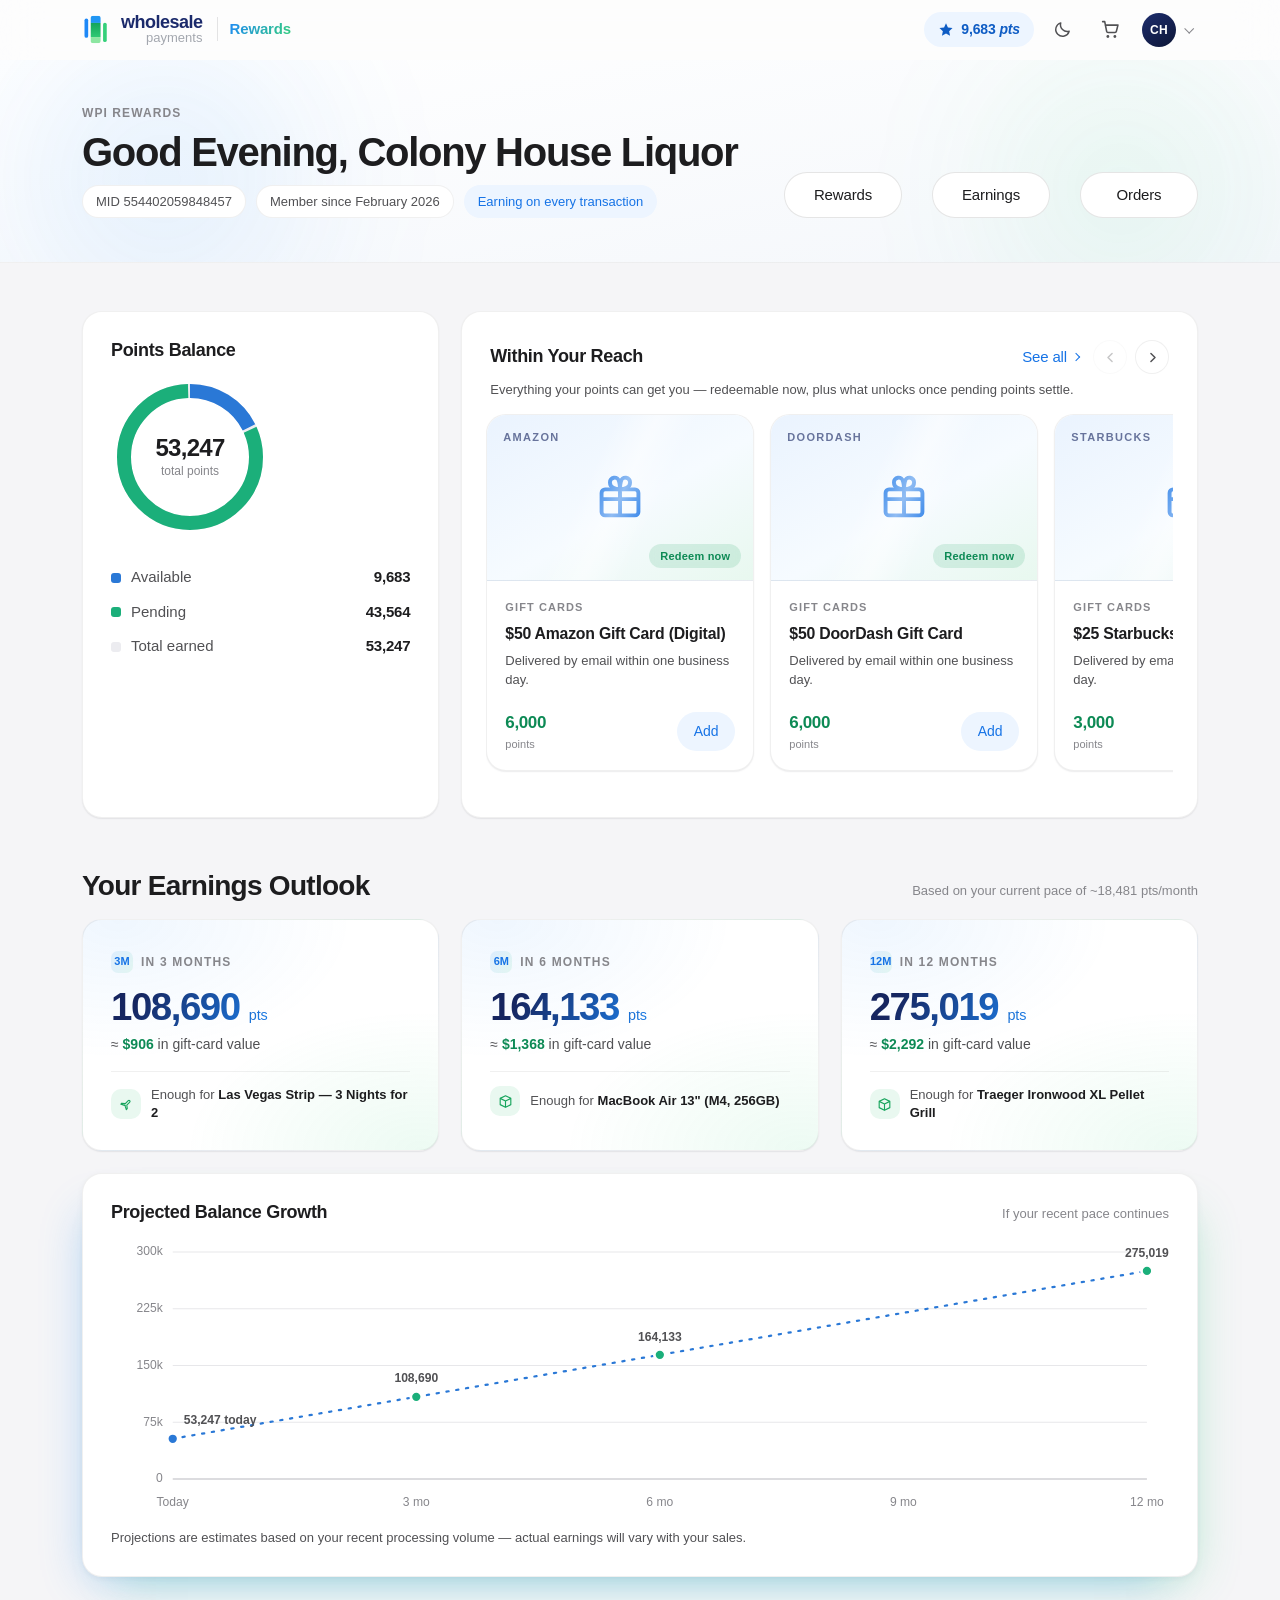
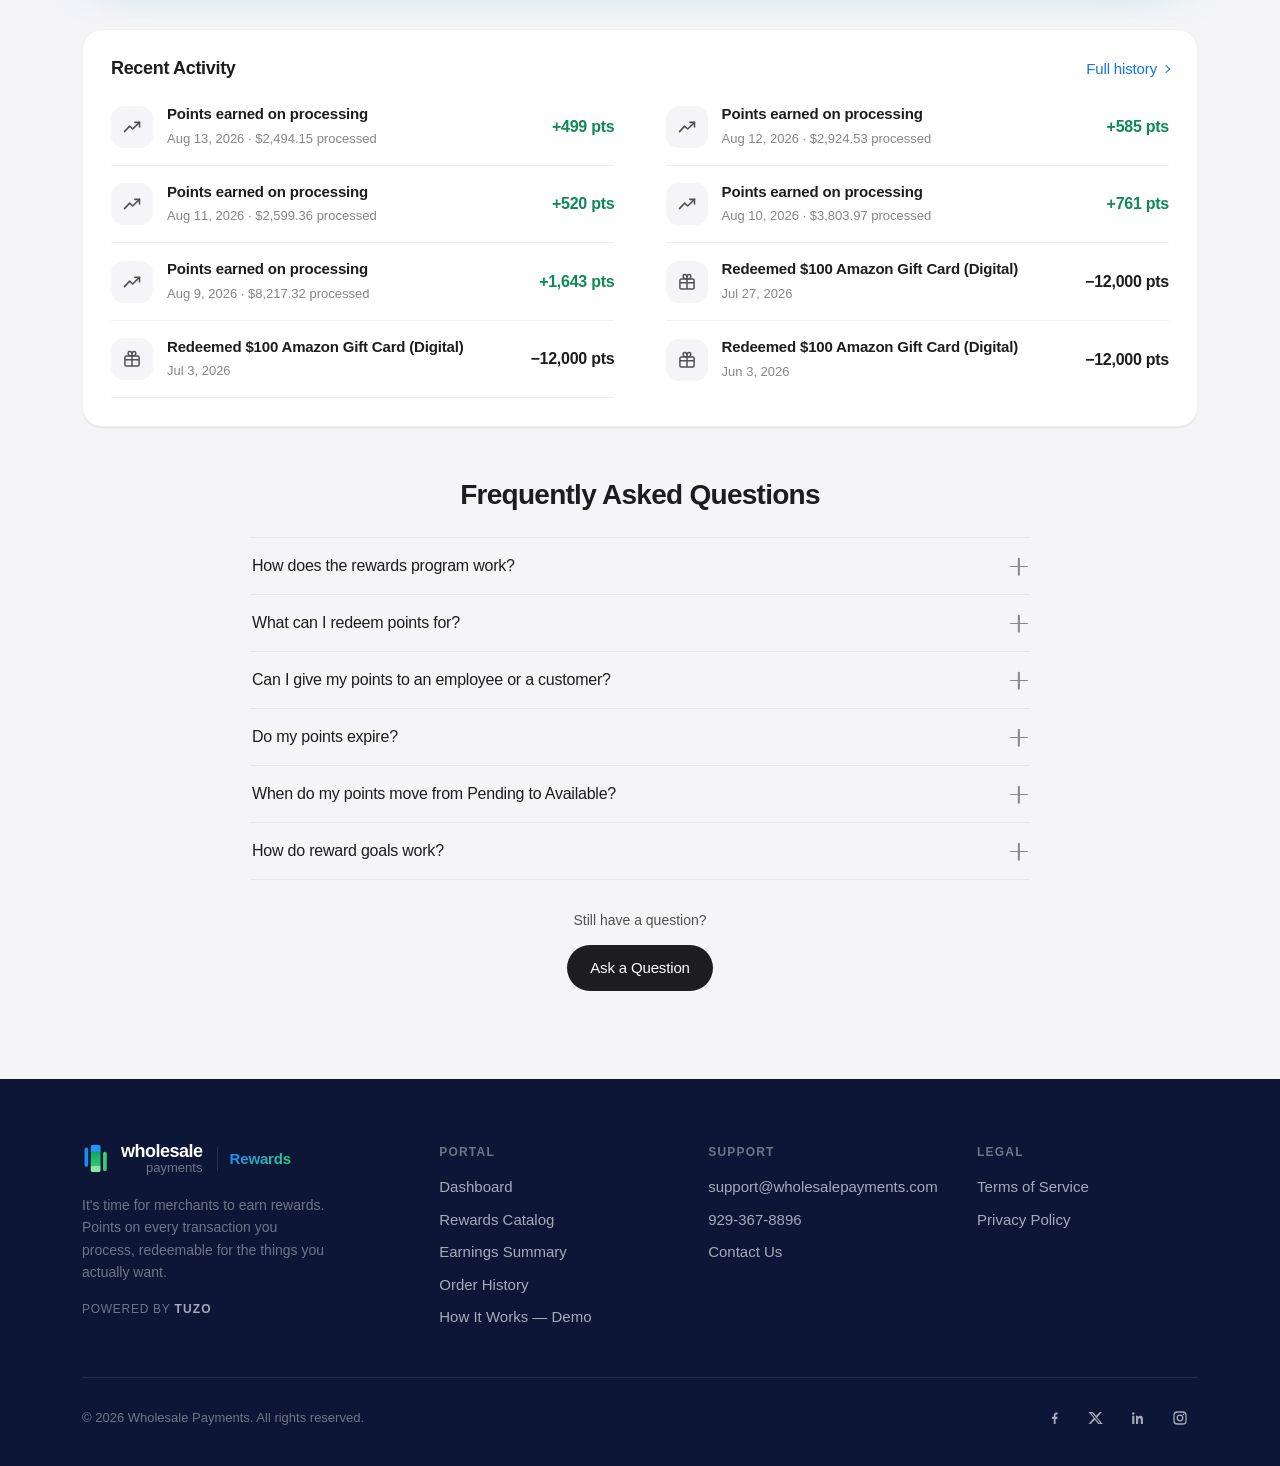
==== commit c5c7468a: "Fix crowded mobile PWA header and speed up rail rendering - Compact phone header: below 620px the br" ====
--- a/index.html
+++ b/index.html
@@ -22,6 +22,8 @@
       document.documentElement.setAttribute("data-theme", t);
     } catch (e) { document.documentElement.setAttribute("data-theme", "light"); }
   })();</script>
+  <link rel="preconnect" href="https://tuzo-django-store.s3.amazonaws.com" crossorigin>
+  <link rel="preconnect" href="https://wpirewards.com" crossorigin>
   <link rel="stylesheet" href="assets/css/style.css">
 </head>
 <body data-page="dashboard">
--- a/assets/css/style.css
+++ b/assets/css/style.css
@@ -92,6 +92,7 @@
 * { margin: 0; }
 
 html {
+  overflow-x: clip;
   -webkit-text-size-adjust: 100%;
   scroll-behavior: smooth;
   scroll-padding-top: calc(var(--header-h) + 24px);
@@ -563,6 +564,15 @@
 @keyframes menu-in { to { opacity: 1; transform: none; } }
 body.menu-open { overflow: hidden; }
 
+@media (max-width: 620px) {
+  .nav { gap: 8px; }
+  .brand { gap: 0; }
+  .brand__word { display: none; }
+  .brand__logo { width: 32px; height: 32px; }
+  .points-chip { padding: 6px 11px; font-size: 0.8125rem; }
+  .icon-btn { width: 36px; height: 36px; }
+}
+
 @media (max-width: 920px) {
   .nav__links { display: none; }
   .nav__toggle { display: grid; }
@@ -1102,7 +1112,8 @@
 
 .product__flag {
   position: absolute;
-  top: 12px; right: 12px;
+  bottom: 12px; right: 12px;
+  z-index: 3;
   padding: 4px 11px;
   border-radius: var(--r-pill);
   font-size: 0.6875rem;
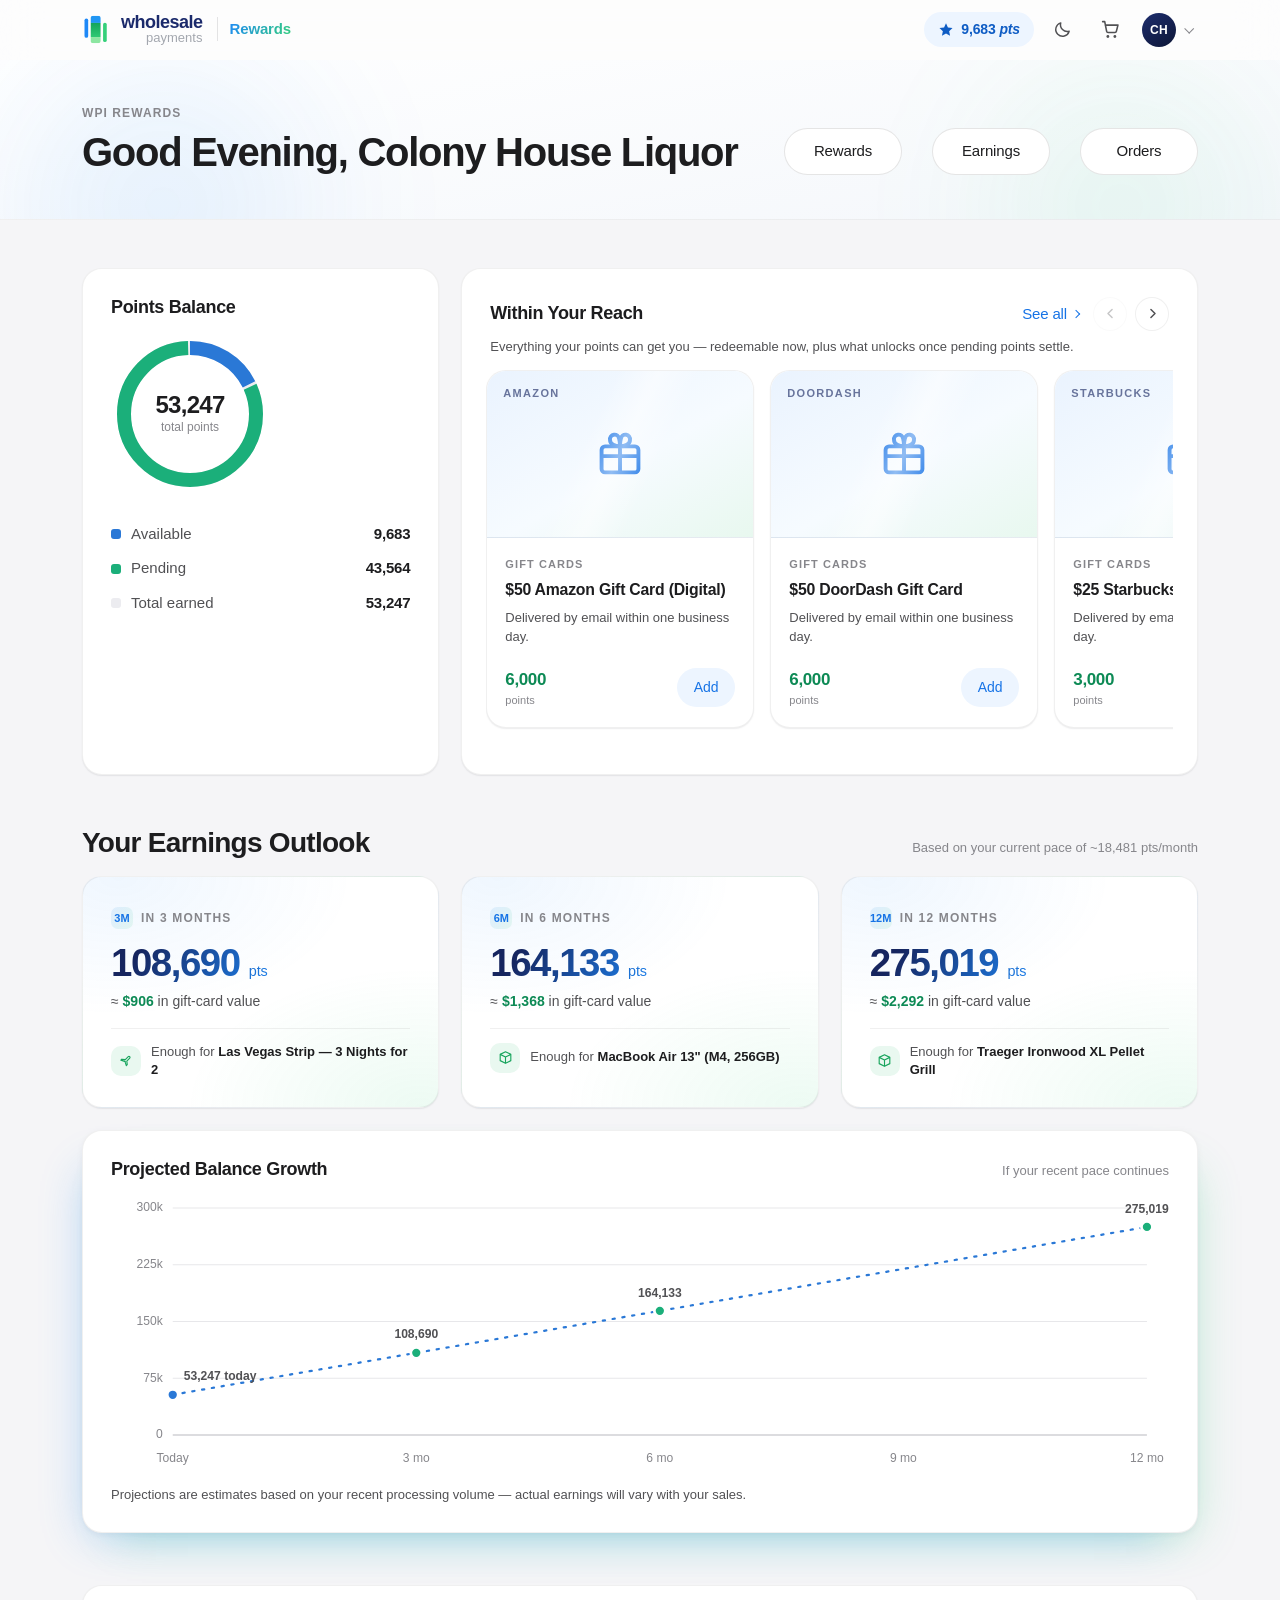
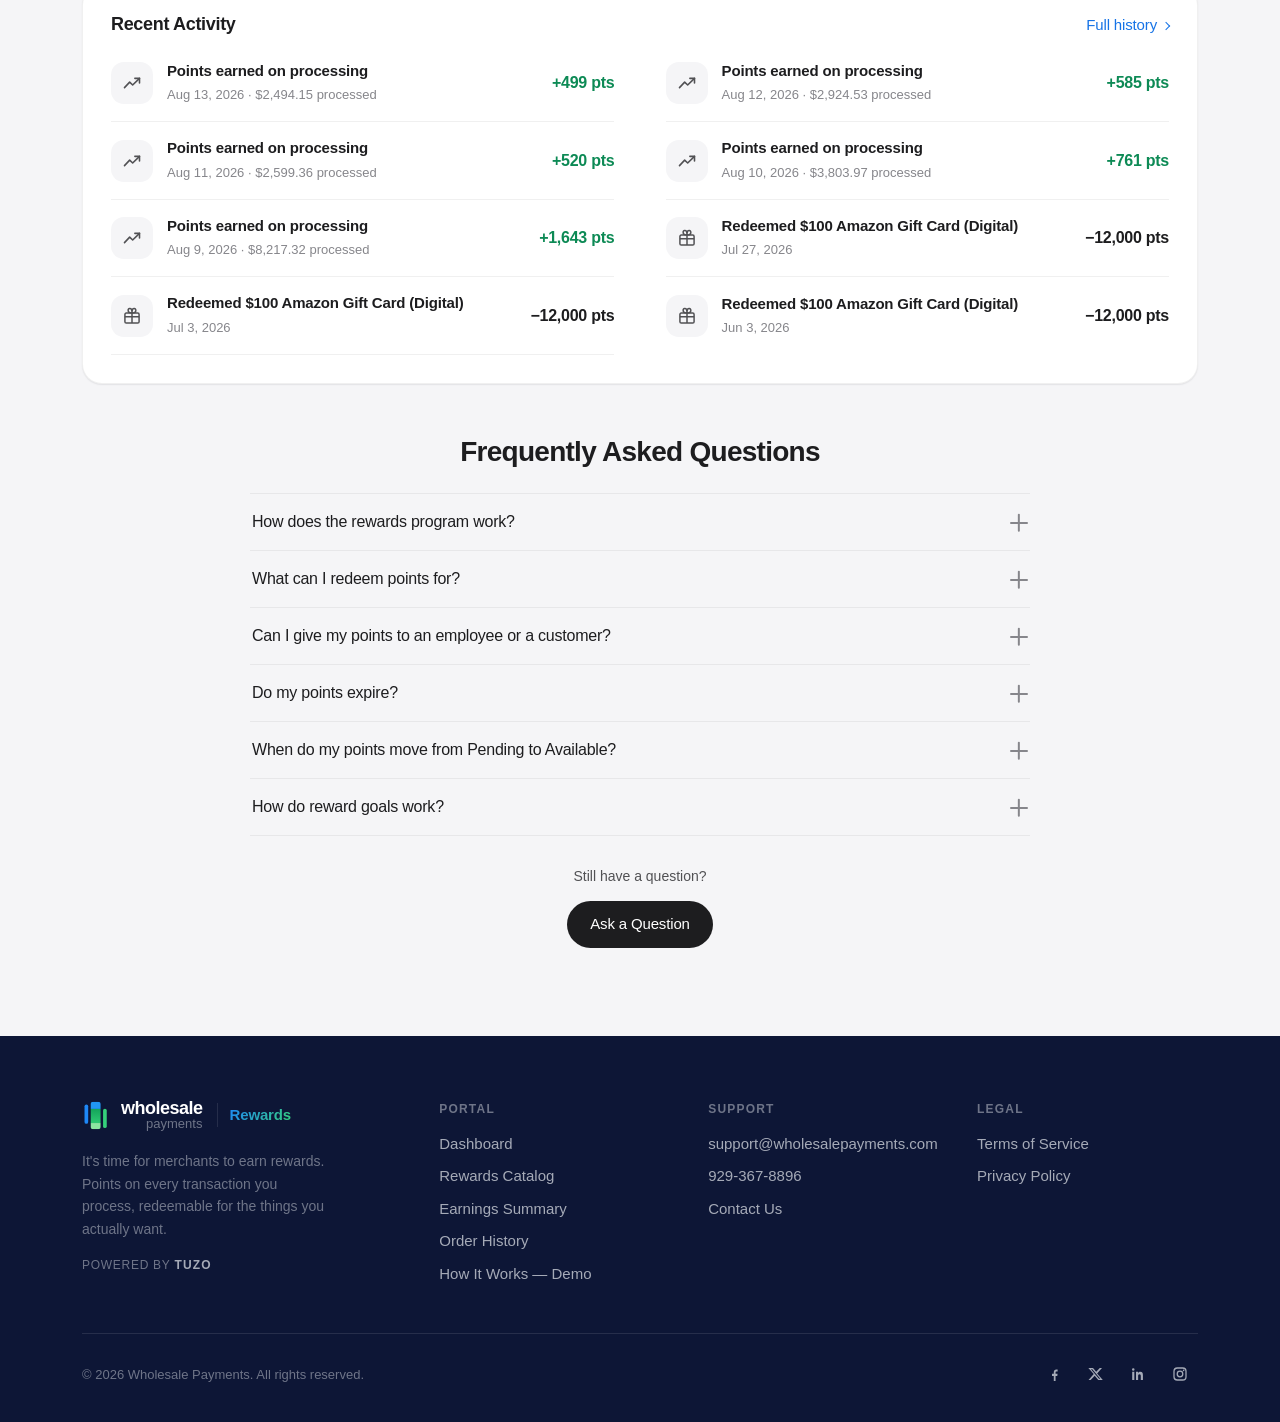
==== commit a0c7e0a5: "Remove hero chips from the homepage - Drop the MID, member-since, and earning-on-every-transaction c" ====
--- a/index.html
+++ b/index.html
@@ -83,11 +83,6 @@
           <div data-reveal>
             <p class="eyebrow">WPI Rewards</p>
             <h1 class="h1" style="margin-top:8px" data-greeting>Welcome back, Colony House Liquor</h1>
-            <div class="page-head__meta">
-              <span class="chip">MID 554402059848457</span>
-              <span class="chip">Member since February 2026</span>
-              <span class="chip chip--tint">Earning on every transaction</span>
-            </div>
           </div>
           <div class="btn-row hero-tabs" data-reveal style="--d:1">
             <a class="btn btn--ghost" href="rewards.html">Rewards</a>
--- a/assets/css/style.css
+++ b/assets/css/style.css
@@ -1651,13 +1651,13 @@
 /* --------------------------------------------------------------------------
    17. Motion — reveal & page transitions
    -------------------------------------------------------------------------- */
-[data-reveal] {
+html.js-reveal [data-reveal] {
   opacity: 0;
   transform: translateY(16px);
   transition: opacity 700ms var(--ease-out), transform 700ms var(--ease-out);
   transition-delay: calc(var(--d, 0) * 70ms);
 }
-[data-reveal].is-in { opacity: 1; transform: none; }
+html.js-reveal [data-reveal].is-in { opacity: 1; transform: none; }
 
 @view-transition { navigation: auto; }
 ::view-transition-old(root) { animation: vt-out 180ms var(--ease) both; }
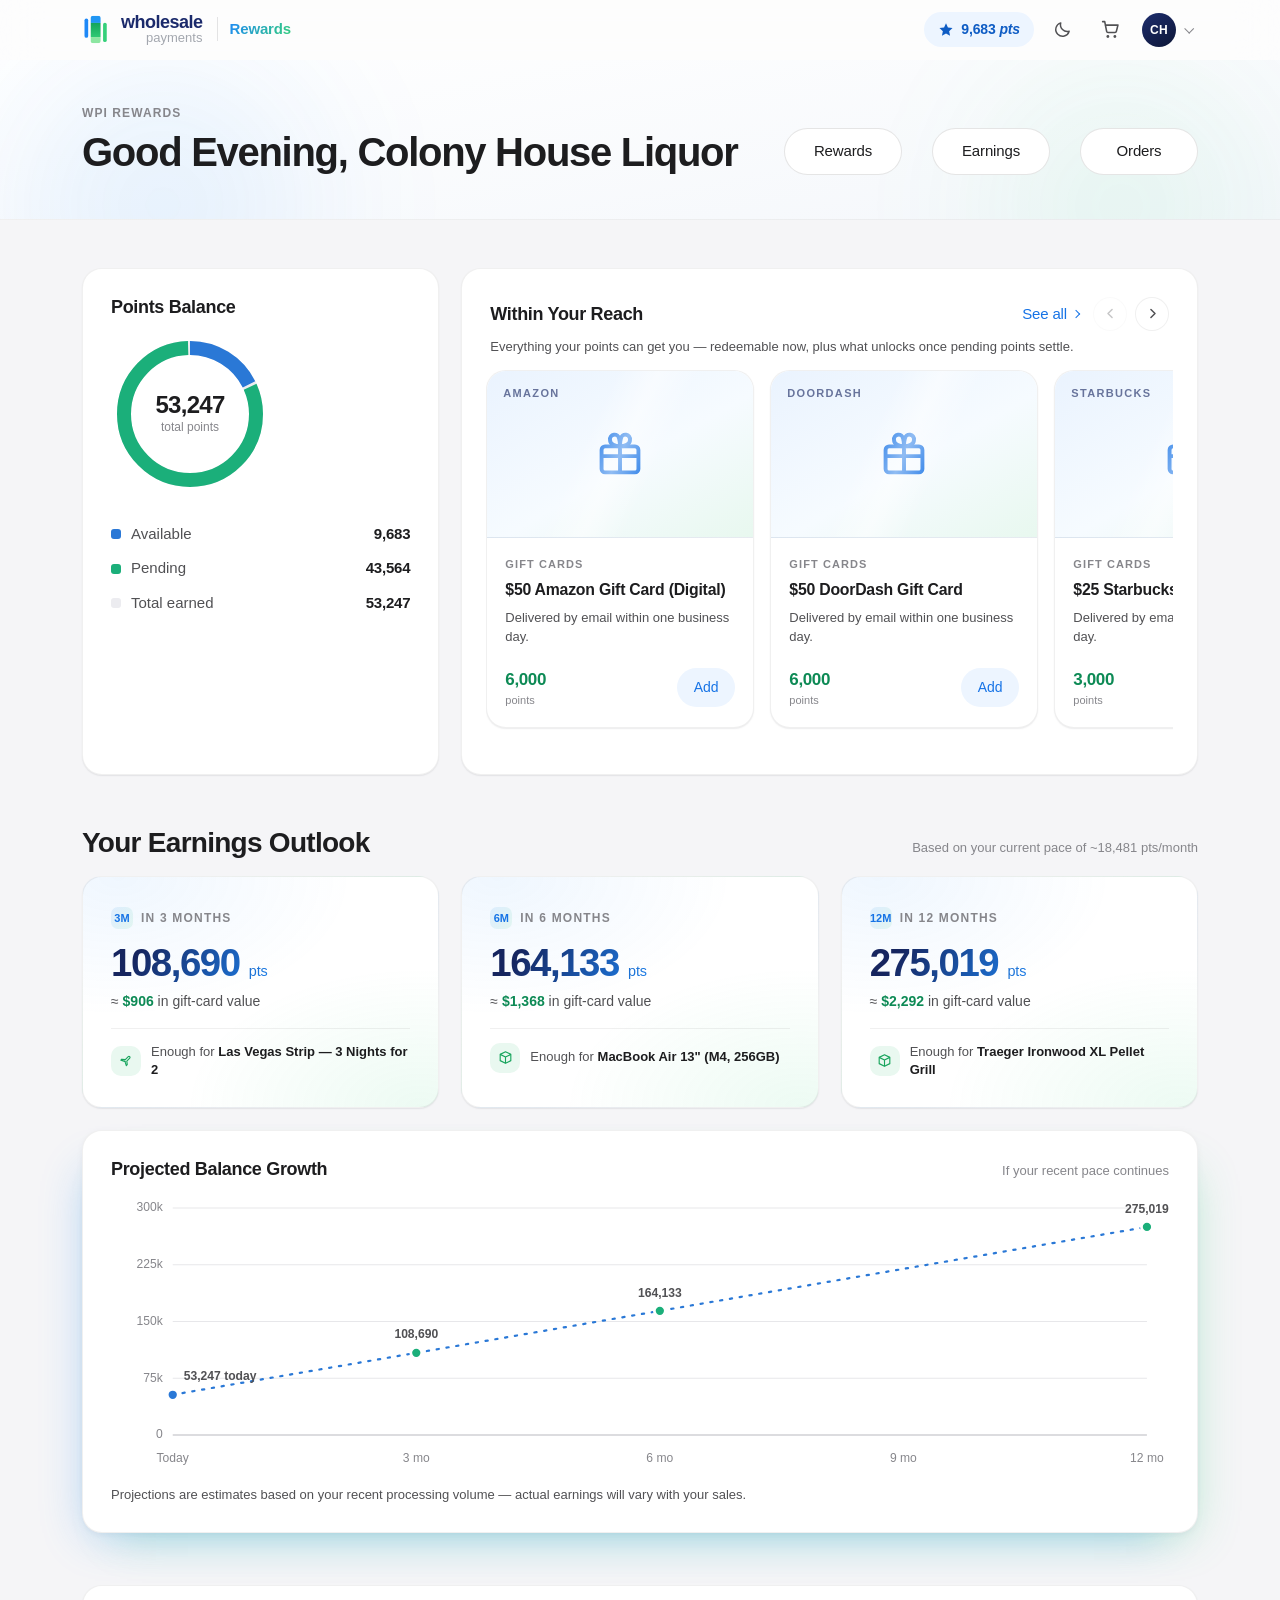
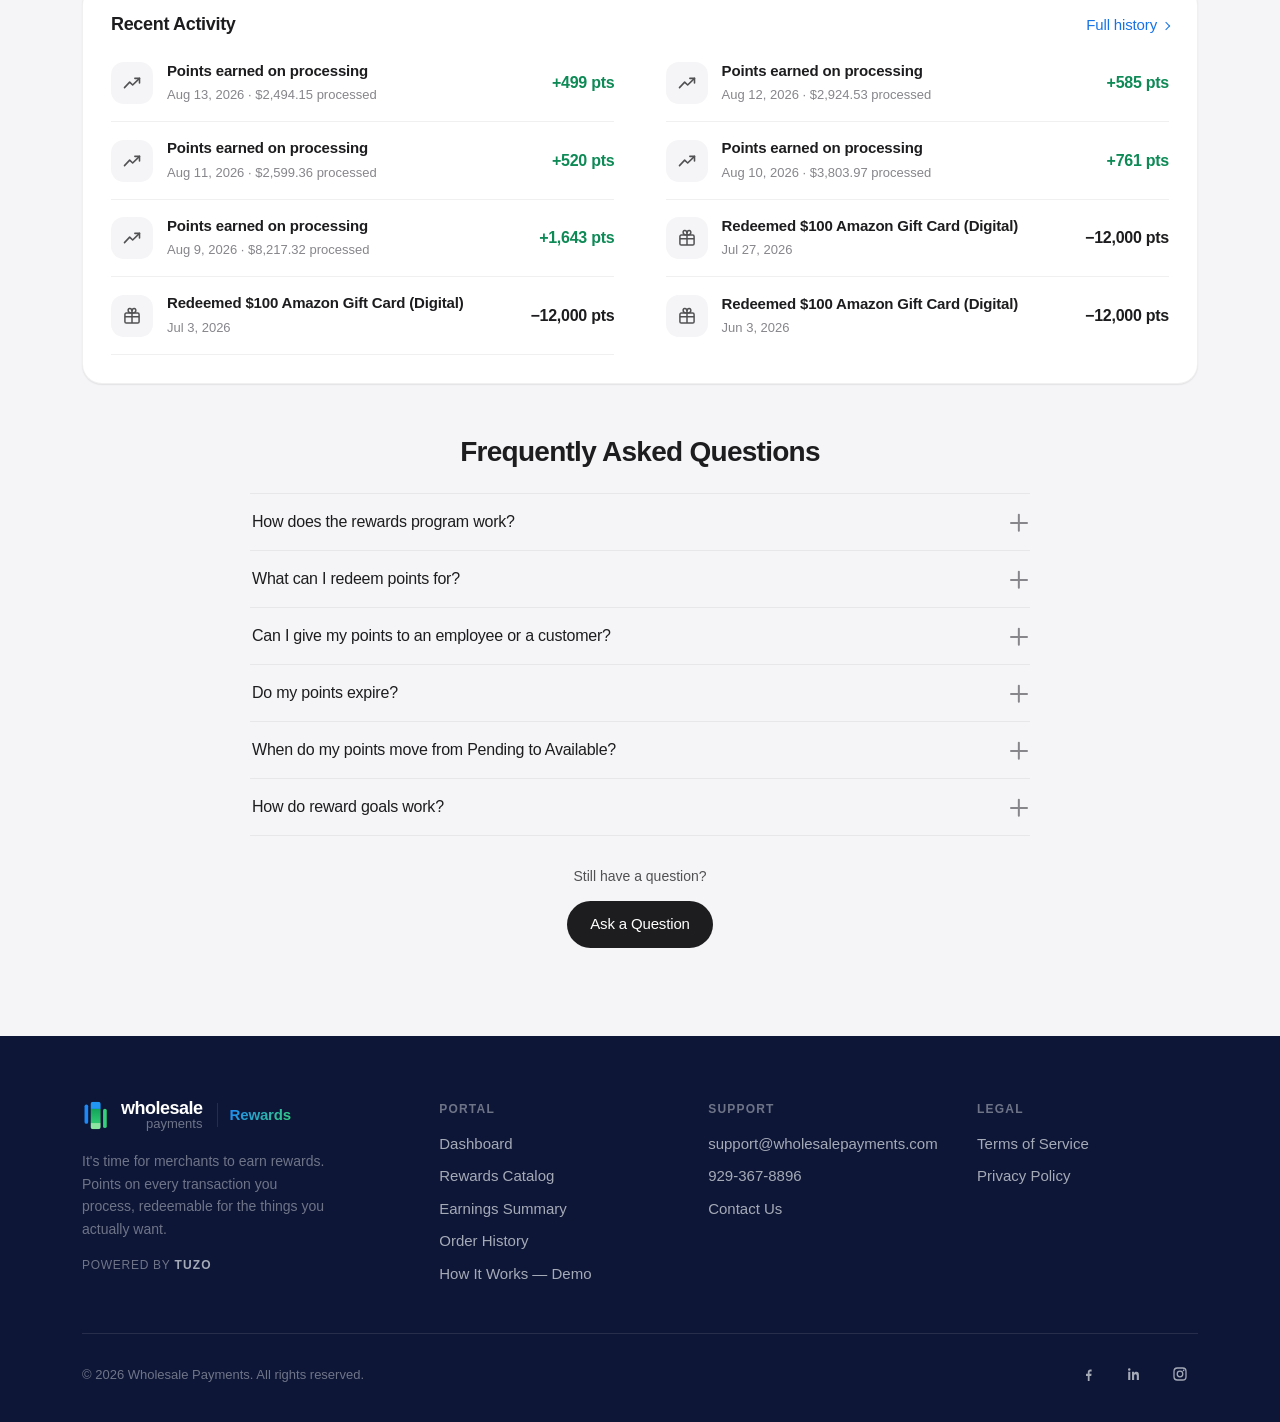
==== commit e5f15c92: "Point footer social icons at Wholesale Payments, drop X Facebook, LinkedIn and Instagram now use the" ====
--- a/index.html
+++ b/index.html
@@ -199,10 +199,9 @@
       <div class="footer__bottom">
         <span>© 2026 Wholesale Payments. All rights reserved.</span>
         <div class="footer__social">
-          <a href="https://www.facebook.com/profile.php?id=61562111483604" aria-label="Facebook" rel="noopener" target="_blank"><svg width="17" height="17" viewBox="0 0 24 24" fill="currentColor" aria-hidden="true"><path d="M13.5 21v-7h2.4l.4-3h-2.8V9.1c0-.9.3-1.5 1.6-1.5h1.3V4.9c-.2 0-1-.1-1.9-.1-1.9 0-3.5 1.2-3.5 3.9V11H8.5v3H11v7z"/></svg></a>
-          <a href="https://x.com/TuzoRewards" aria-label="X" rel="noopener" target="_blank"><svg width="16" height="16" viewBox="0 0 24 24" fill="currentColor" aria-hidden="true"><path d="M17.7 3H21l-7.3 8.3L22.2 21h-6.8l-5.3-6.2L4 21H.8l7.8-8.9L.5 3h7l4.8 5.7zm-1.2 16h1.9L6.4 4.9H4.4z"/></svg></a>
-          <a href="https://www.linkedin.com/company/tuzo-rewards/" aria-label="LinkedIn" rel="noopener" target="_blank"><svg width="16" height="16" viewBox="0 0 24 24" fill="currentColor" aria-hidden="true"><path d="M4.9 3.5a1.9 1.9 0 1 1 0 3.8 1.9 1.9 0 0 1 0-3.8zM3.3 8.8h3.2V21H3.3zM9 8.8h3.1v1.7h.1c.4-.8 1.5-1.9 3.2-1.9 3.4 0 4 2.2 4 5.2V21h-3.2v-5.6c0-1.3 0-3-1.9-3s-2.1 1.4-2.1 2.9V21H9z"/></svg></a>
-          <a href="https://www.instagram.com/tuzorewards" aria-label="Instagram" rel="noopener" target="_blank"><svg width="16" height="16" viewBox="0 0 24 24" fill="none" stroke="currentColor" stroke-width="1.9" aria-hidden="true"><rect x="3" y="3" width="18" height="18" rx="5"/><circle cx="12" cy="12" r="4.2"/><circle cx="17.4" cy="6.6" r="1.2" fill="currentColor" stroke="none"/></svg></a>
+          <a href="https://wholesalepaymentsrewards.com/" aria-label="Facebook" rel="noopener" target="_blank"><svg width="17" height="17" viewBox="0 0 24 24" fill="currentColor" aria-hidden="true"><path d="M13.5 21v-7h2.4l.4-3h-2.8V9.1c0-.9.3-1.5 1.6-1.5h1.3V4.9c-.2 0-1-.1-1.9-.1-1.9 0-3.5 1.2-3.5 3.9V11H8.5v3H11v7z"/></svg></a>
+          <a href="https://www.linkedin.com/company/wholesalepayments/posts/?feedView=all" aria-label="LinkedIn" rel="noopener" target="_blank"><svg width="16" height="16" viewBox="0 0 24 24" fill="currentColor" aria-hidden="true"><path d="M4.9 3.5a1.9 1.9 0 1 1 0 3.8 1.9 1.9 0 0 1 0-3.8zM3.3 8.8h3.2V21H3.3zM9 8.8h3.1v1.7h.1c.4-.8 1.5-1.9 3.2-1.9 3.4 0 4 2.2 4 5.2V21h-3.2v-5.6c0-1.3 0-3-1.9-3s-2.1 1.4-2.1 2.9V21H9z"/></svg></a>
+          <a href="https://www.instagram.com/wholesale.payments/" aria-label="Instagram" rel="noopener" target="_blank"><svg width="16" height="16" viewBox="0 0 24 24" fill="none" stroke="currentColor" stroke-width="1.9" aria-hidden="true"><rect x="3" y="3" width="18" height="18" rx="5"/><circle cx="12" cy="12" r="4.2"/><circle cx="17.4" cy="6.6" r="1.2" fill="currentColor" stroke="none"/></svg></a>
         </div>
       </div>
     </div>
--- a/assets/css/style.css
+++ b/assets/css/style.css
@@ -199,7 +199,7 @@
   .span-2 { grid-column: span 1; }
 }
 @media (max-width: 640px) {
-  .grid-2, .grid-3, .grid-4 { grid-template-columns: 1fr; }
+  .grid-2, .grid-3, .grid-4 { grid-template-columns: minmax(0, 1fr); }
 }
 
 .section-gap { margin-top: clamp(30px, 4.4vw, 52px); }
@@ -317,6 +317,15 @@
 .btn-row { display: flex; flex-wrap: wrap; gap: 12px; align-items: center; }
 .hero-tabs { gap: clamp(16px, 2.6vw, 30px); }
 .hero-tabs .btn { min-width: 118px; }
+@media (max-width: 620px) {
+  .hero-tabs {
+    display: grid;
+    grid-template-columns: repeat(3, 1fr);
+    gap: 10px;
+    width: 100%;
+  }
+  .hero-tabs .btn { min-width: 0; padding: 11px 6px; font-size: 0.9rem; }
+}
 
 /* --------------------------------------------------------------------------
    6. Header
@@ -1093,8 +1102,25 @@
 .empty .btn { margin-top: 22px; }
 
 /* Carousel */
-.rail-ctrl { display: flex; align-items: center; gap: 8px; }
-.rail-ctrl .link { margin-right: 6px; }
+.rail-ctrl { display: flex; align-items: center; gap: 8px; flex-shrink: 0; }
+.rail-ctrl .link { margin-right: 6px; white-space: nowrap; }
+.section-title:has(.rail-ctrl) { align-items: center; flex-wrap: nowrap; }
+.section-title:has(.rail-ctrl) h2 { white-space: nowrap; }
+@media (max-width: 700px) {
+  .section-title:has(.rail-ctrl) { gap: 10px; }
+  .section-title:has(.rail-ctrl) h2 { font-size: 1.0625rem; }
+  .rail-ctrl { gap: 6px; }
+  .rail-ctrl .link { font-size: 0.875rem; margin-right: 2px; }
+  .rail-btn { width: 30px; height: 30px; }
+
+  /* Earnings outlook header: single row on phones */
+  .section-title:has([data-proj-note]) { align-items: center; gap: 10px; }
+  #proj-title { font-size: 1.0625rem; white-space: nowrap; }
+  [data-proj-note] { white-space: nowrap; text-align: right; }
+  [data-note-long] { display: none; }
+  #proj-chart-title { white-space: nowrap; }
+  #proj-chart-title + .fine { display: none; }
+}
 .rail-btn {
   display: grid;
   place-items: center;
@@ -1130,6 +1156,7 @@
   grid-auto-columns: clamp(230px, 24vw, 268px);
   gap: 16px;
   overflow-x: auto;
+  -webkit-overflow-scrolling: touch;
   scroll-snap-type: x mandatory;
   padding: 4px 4px 18px;
   margin: -4px -4px 0;
@@ -1620,7 +1647,7 @@
   font-size: 0.8125rem;
   color: var(--d-fg-3);
 }
-.footer__social { display: flex; gap: 6px; }
+.footer__social { display: flex; gap: 10px; justify-content: center; }
 .footer__social a {
   display: grid;
   place-items: center;
@@ -1631,7 +1658,11 @@
 }
 .footer__social a:hover { background: rgba(255, 255, 255, 0.1); color: #fff; }
 @media (max-width: 860px) { .footer__grid { grid-template-columns: repeat(2, minmax(0, 1fr)); } }
-@media (max-width: 520px) { .footer__grid { grid-template-columns: 1fr; } }
+@media (max-width: 520px) {
+  .footer__grid { grid-template-columns: 1fr; }
+  .footer__bottom { flex-direction: column; justify-content: center; text-align: center; }
+  .footer__social { width: 100%; }
+}
 
 /* --------------------------------------------------------------------------
    16. Legal pages
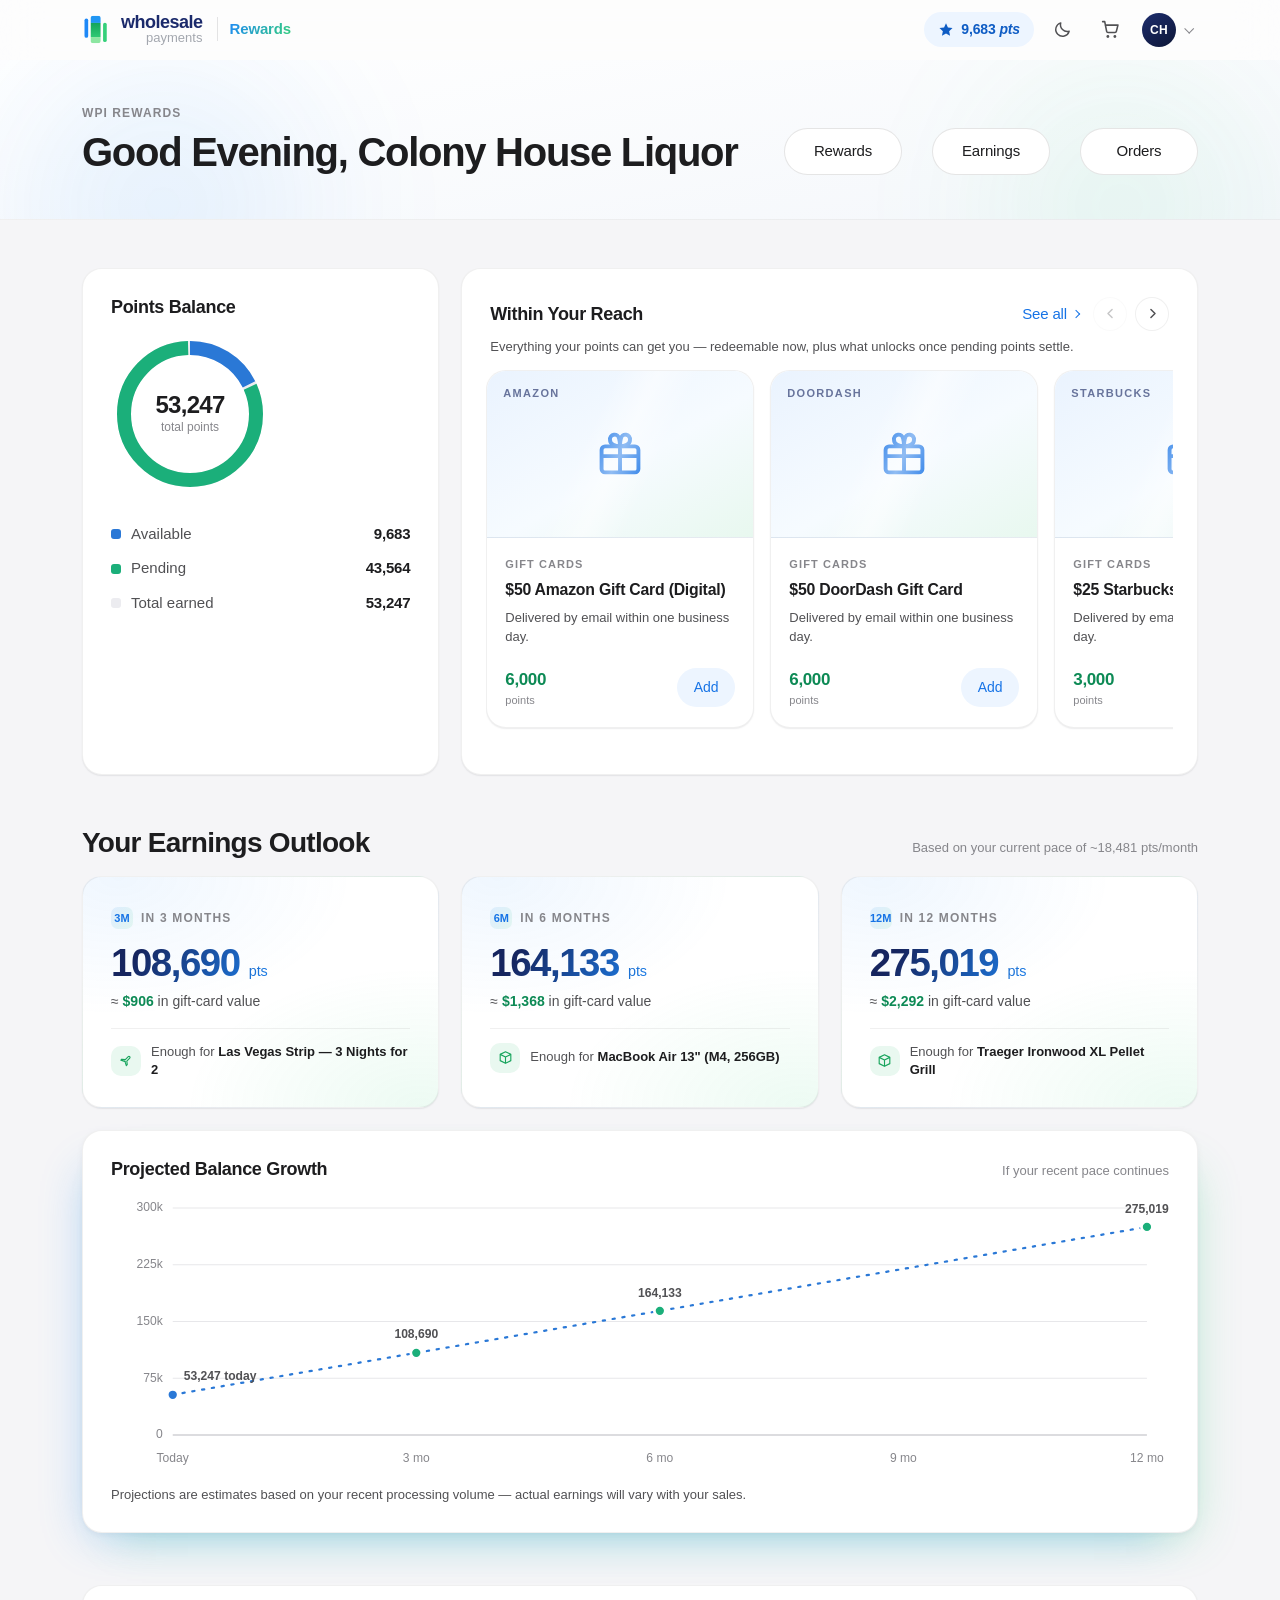
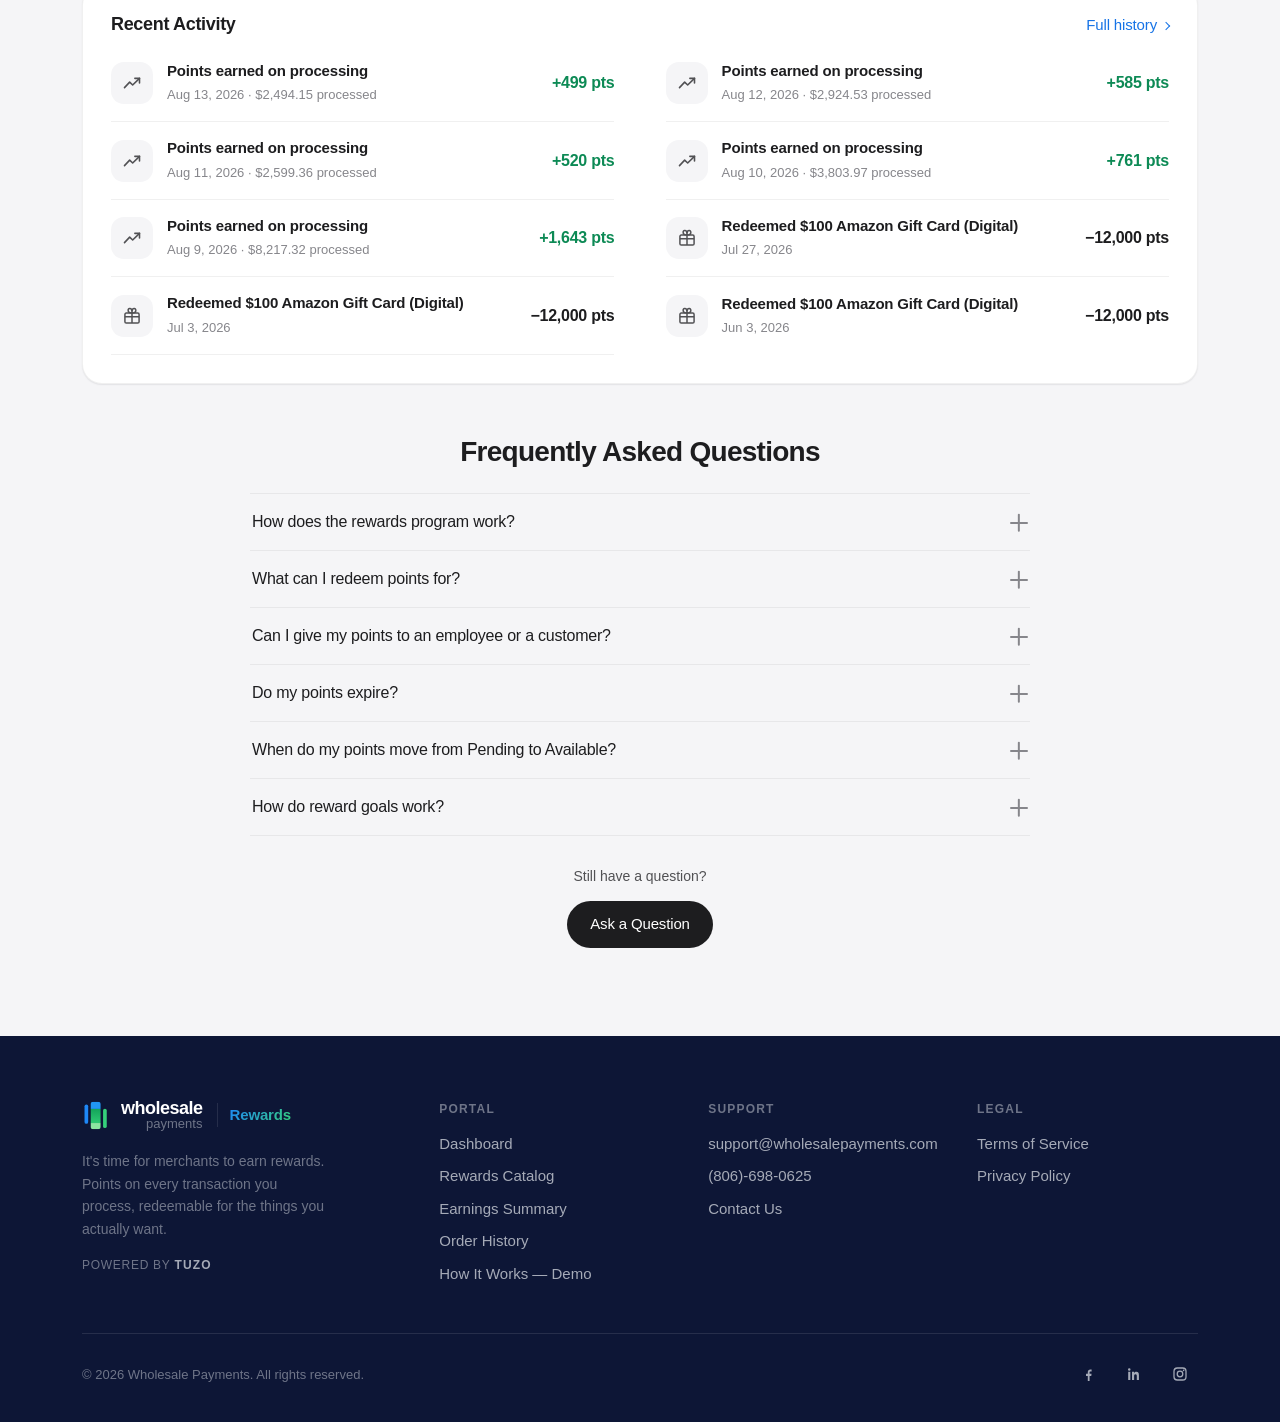
==== commit 96c9c352: "Update support phone to (806)-698-0625 with tap-to-call All footer and legal-page mentions now show " ====
--- a/index.html
+++ b/index.html
@@ -184,7 +184,7 @@
           <p class="footer__title">Support</p>
           <div class="footer__links">
             <a href="mailto:support@wholesalepayments.com">support@wholesalepayments.com</a>
-            <a href="tel:+19293678896">929-367-8896</a>
+            <a href="tel:+18066980625">(806)-698-0625</a>
             <a href="mailto:support@wholesalepayments.com">Contact Us</a>
           </div>
         </div>
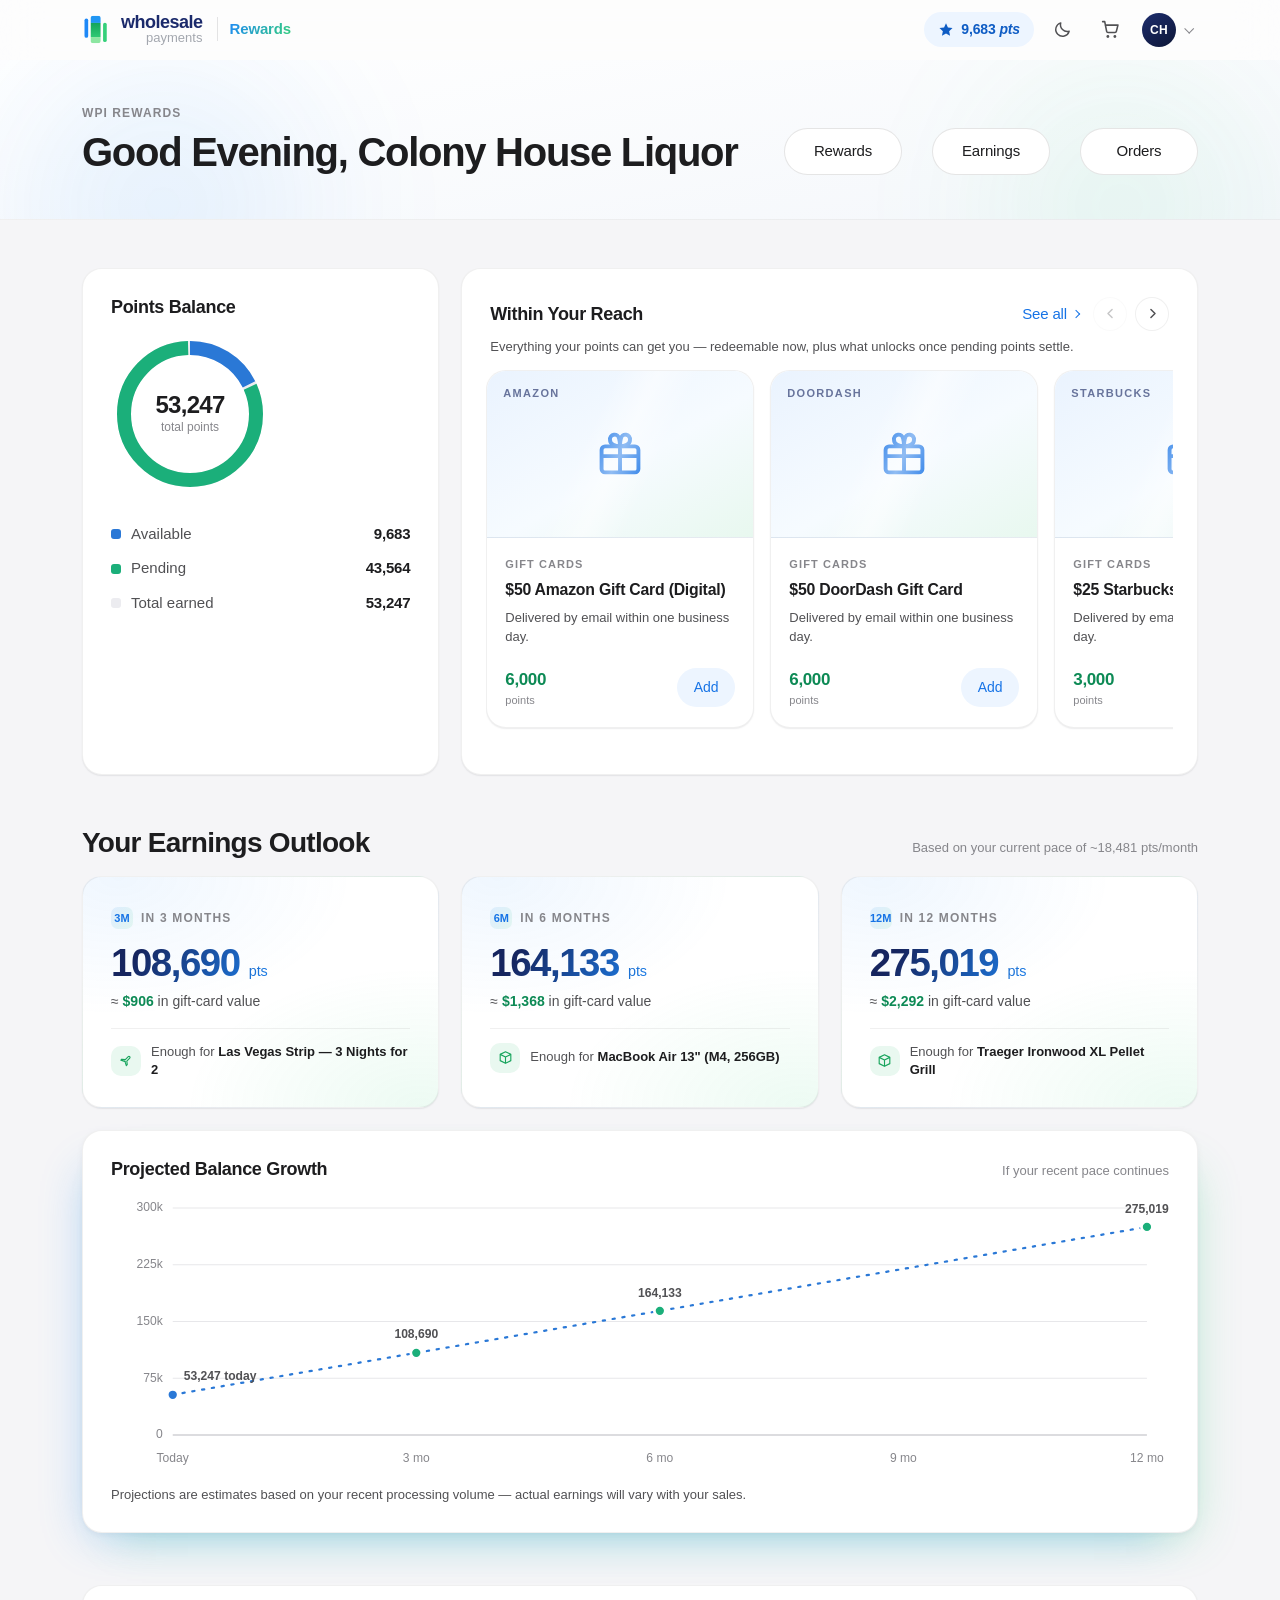
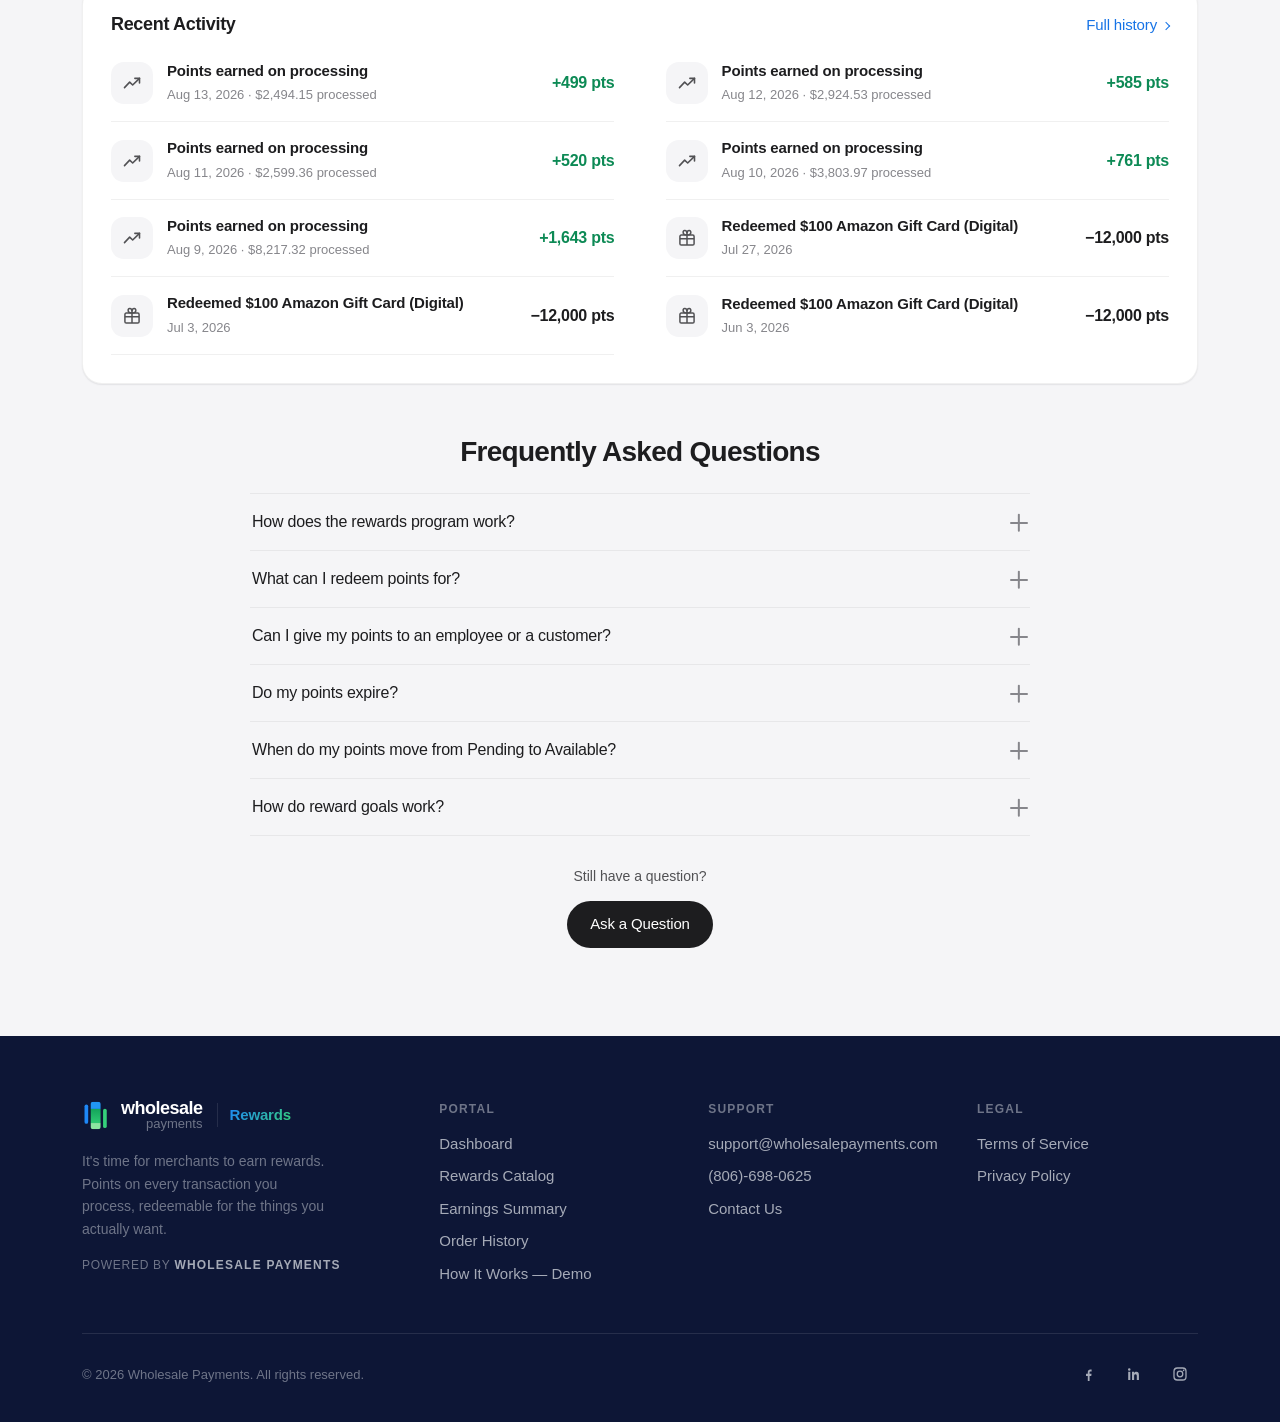
==== commit 9ba863d1: "Fix Facebook link and Powered by footer line Facebook icon now opens the Wholesale Payments Facebook" ====
--- a/index.html
+++ b/index.html
@@ -168,7 +168,7 @@
             <span class="brand__product">Rewards</span>
           </a>
           <p class="footer__blurb">It's time for merchants to earn rewards. Points on every transaction you process, redeemable for the things you actually want.</p>
-          <p class="footer__powered">Powered by <b>TUZO</b></p>
+          <p class="footer__powered">Powered by <b>WHOLESALE PAYMENTS</b></p>
         </div>
         <div>
           <p class="footer__title">Portal</p>
@@ -199,7 +199,7 @@
       <div class="footer__bottom">
         <span>© 2026 Wholesale Payments. All rights reserved.</span>
         <div class="footer__social">
-          <a href="https://wholesalepaymentsrewards.com/" aria-label="Facebook" rel="noopener" target="_blank"><svg width="17" height="17" viewBox="0 0 24 24" fill="currentColor" aria-hidden="true"><path d="M13.5 21v-7h2.4l.4-3h-2.8V9.1c0-.9.3-1.5 1.6-1.5h1.3V4.9c-.2 0-1-.1-1.9-.1-1.9 0-3.5 1.2-3.5 3.9V11H8.5v3H11v7z"/></svg></a>
+          <a href="https://www.facebook.com/wholesalepaymentscorporate/" aria-label="Facebook" rel="noopener" target="_blank"><svg width="17" height="17" viewBox="0 0 24 24" fill="currentColor" aria-hidden="true"><path d="M13.5 21v-7h2.4l.4-3h-2.8V9.1c0-.9.3-1.5 1.6-1.5h1.3V4.9c-.2 0-1-.1-1.9-.1-1.9 0-3.5 1.2-3.5 3.9V11H8.5v3H11v7z"/></svg></a>
           <a href="https://www.linkedin.com/company/wholesalepayments/posts/?feedView=all" aria-label="LinkedIn" rel="noopener" target="_blank"><svg width="16" height="16" viewBox="0 0 24 24" fill="currentColor" aria-hidden="true"><path d="M4.9 3.5a1.9 1.9 0 1 1 0 3.8 1.9 1.9 0 0 1 0-3.8zM3.3 8.8h3.2V21H3.3zM9 8.8h3.1v1.7h.1c.4-.8 1.5-1.9 3.2-1.9 3.4 0 4 2.2 4 5.2V21h-3.2v-5.6c0-1.3 0-3-1.9-3s-2.1 1.4-2.1 2.9V21H9z"/></svg></a>
           <a href="https://www.instagram.com/wholesale.payments/" aria-label="Instagram" rel="noopener" target="_blank"><svg width="16" height="16" viewBox="0 0 24 24" fill="none" stroke="currentColor" stroke-width="1.9" aria-hidden="true"><rect x="3" y="3" width="18" height="18" rx="5"/><circle cx="12" cy="12" r="4.2"/><circle cx="17.4" cy="6.6" r="1.2" fill="currentColor" stroke="none"/></svg></a>
         </div>
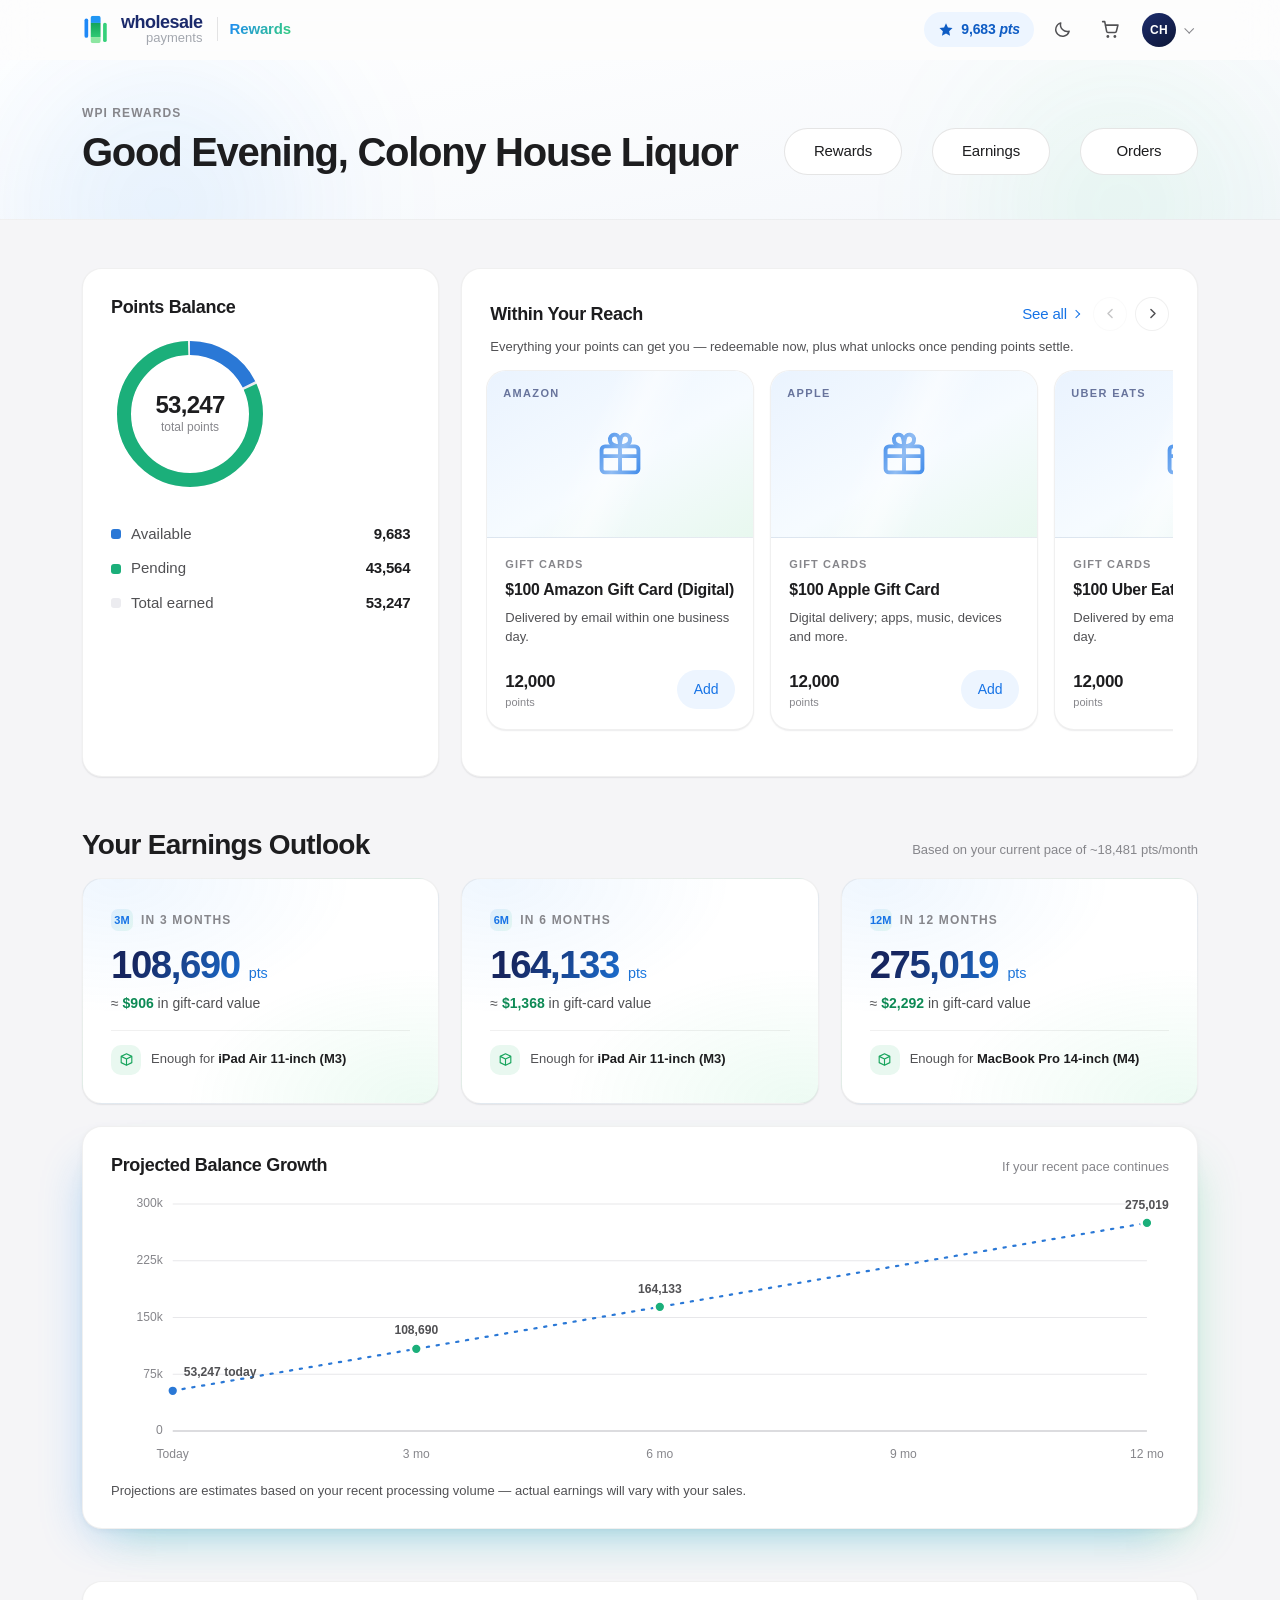
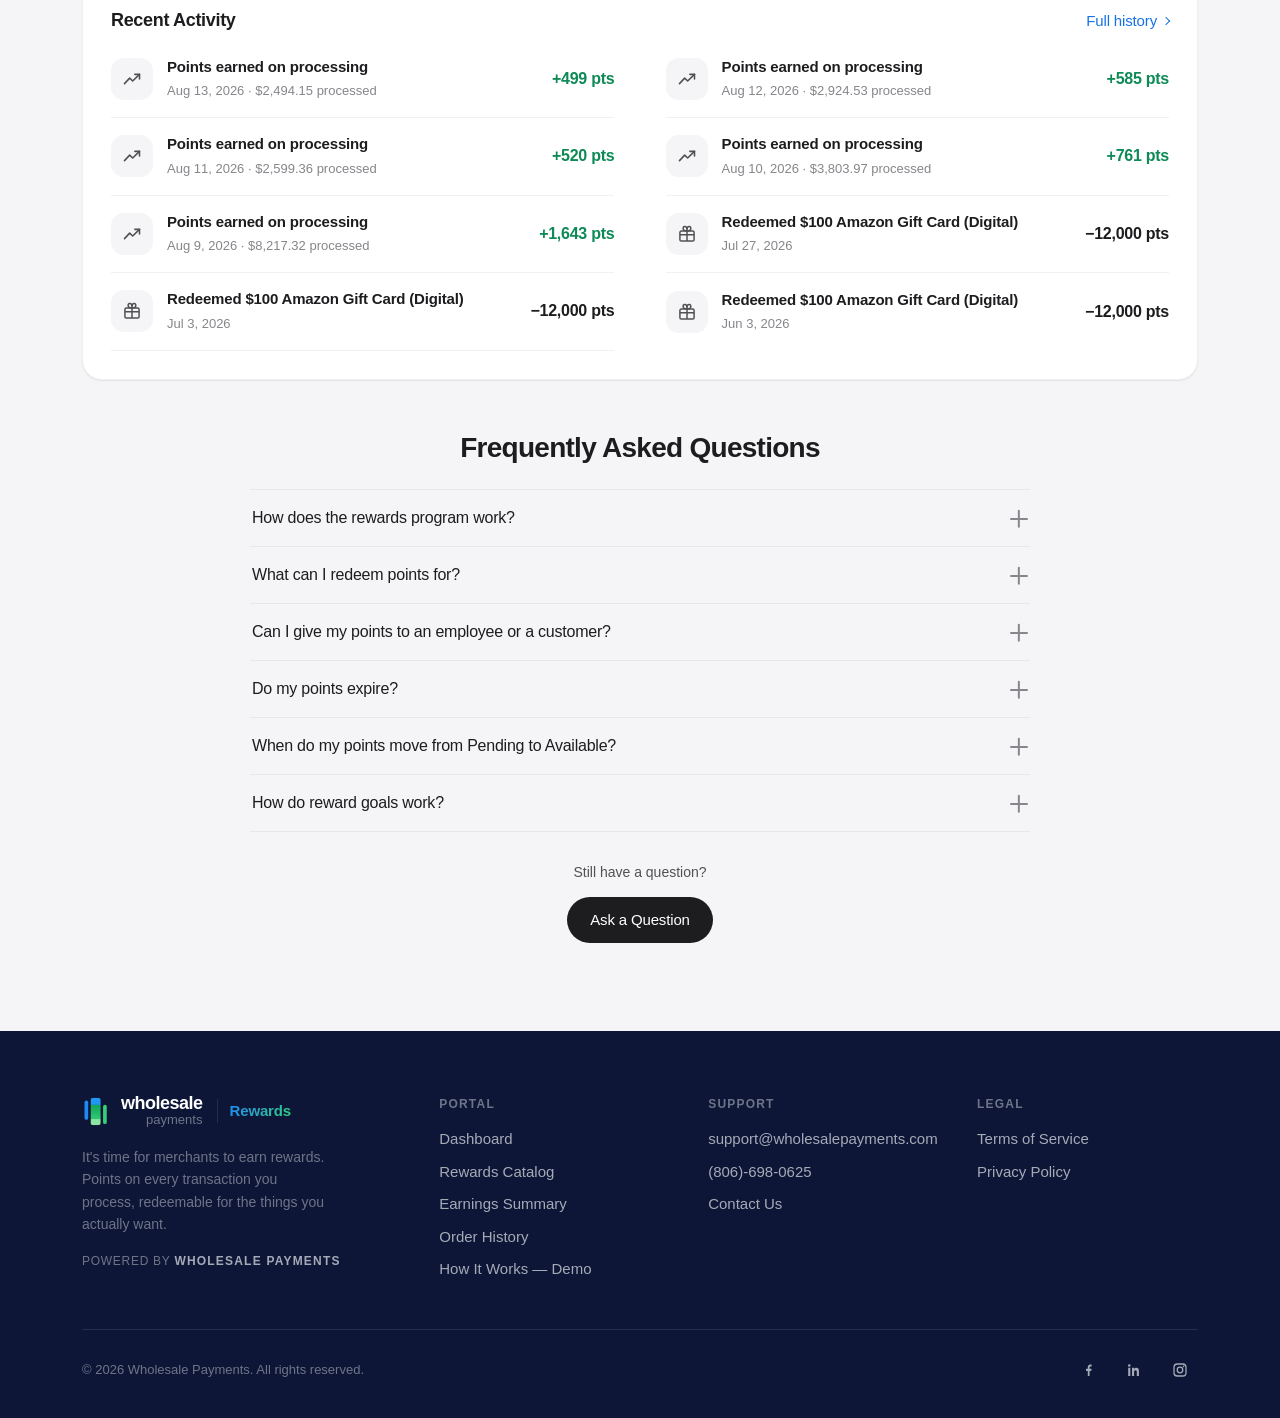
==== commit 22bd41d2: "Align rewards catalog with the captured WPI site data Full audit against the original site snapshot." ====
--- a/index.html
+++ b/index.html
@@ -4,7 +4,7 @@
   <meta charset="utf-8">
   <meta name="viewport" content="width=device-width, initial-scale=1, viewport-fit=cover">
   <title>Dashboard — WPI Rewards</title>
-  <meta name="description" content="Track your reward points, watch your balance grow, and redeem for gift cards, travel and more.">
+  <meta name="description" content="Track your reward points, watch your balance grow, and redeem for gift cards, electronics and luxury goods.">
   <link rel="icon" href="data:image/svg+xml,%3Csvg xmlns='http://www.w3.org/2000/svg' viewBox='0 0 64 64'%3E%3Crect x='5' y='13' width='9' height='40' rx='4.5' fill='%231e88f7'/%3E%3Crect x='19' y='5' width='19' height='54' rx='6' fill='%2317b060'/%3E%3Crect x='19' y='5' width='19' height='19' rx='6' fill='%232196f3'/%3E%3Crect x='43' y='17' width='9' height='40' rx='4.5' fill='%2335d07a'/%3E%3C/svg%3E">
   <meta name="theme-color" content="#ffffff">
   <meta name="apple-mobile-web-app-capable" content="yes">
--- a/assets/css/style.css
+++ b/assets/css/style.css
@@ -1120,6 +1120,10 @@
   [data-note-long] { display: none; }
   #proj-chart-title { white-space: nowrap; }
   #proj-chart-title + .fine { display: none; }
+
+  /* Month picker sits at the left on phones — open the popover leftward
+     so the clipping table-card never cuts it off. */
+  .month-pop { left: 0; right: auto; transform-origin: top left; }
 }
 .rail-btn {
   display: grid;
@@ -1170,6 +1174,74 @@
    -------------------------------------------------------------------------- */
 .table-card { padding: 0; overflow: hidden; }
 .table-wrap { overflow-x: auto; }
+.table-wrap--scroll { max-height: min(56vh, 440px); overflow-y: auto; overscroll-behavior: contain; }
+.table-wrap--scroll table { border-collapse: separate; border-spacing: 0; }
+.table-wrap--scroll thead th { position: sticky; top: 0; z-index: 2; border-bottom: 0; box-shadow: 0 1px 0 var(--line-2); }
+
+/* Month picker (Apple-style popover) */
+.tx-tools { display: flex; align-items: center; gap: 10px; flex-wrap: wrap; }
+.month-picker { position: relative; }
+.month-btn {
+  display: inline-flex;
+  align-items: center;
+  gap: 7px;
+  padding: 9px 14px;
+  border: 1px solid var(--line-2);
+  border-radius: var(--r-pill);
+  background: var(--bg-2);
+  font-size: 0.875rem;
+  font-weight: 600;
+  letter-spacing: -0.01em;
+  color: var(--ink);
+  transition: background-color var(--t-fast) var(--ease), border-color var(--t-fast) var(--ease);
+}
+.month-btn:hover { border-color: rgba(0, 0, 0, 0.18); }
+.month-btn svg { color: var(--ink-3); transition: transform var(--t-fast) var(--ease); }
+.month-btn[aria-expanded="true"] svg { transform: rotate(180deg); }
+.month-pop {
+  position: absolute;
+  top: calc(100% + 8px);
+  right: 0;
+  z-index: 30;
+  width: 250px;
+  padding: 12px;
+  background: rgba(255, 255, 255, 0.92);
+  backdrop-filter: saturate(180%) blur(22px);
+  -webkit-backdrop-filter: saturate(180%) blur(22px);
+  border: 1px solid var(--line-2);
+  border-radius: var(--r-lg);
+  box-shadow: var(--sh-lg);
+  opacity: 0;
+  visibility: hidden;
+  transform: translateY(-6px) scale(0.98);
+  transform-origin: top right;
+  transition: opacity var(--t-fast) var(--ease), transform var(--t-fast) var(--ease-out), visibility var(--t-fast);
+}
+.month-pop.is-open { opacity: 1; visibility: visible; transform: none; }
+.month-pop__year { display: flex; align-items: center; justify-content: space-between; margin-bottom: 10px; }
+.month-pop__year b { font-size: 0.9375rem; letter-spacing: -0.01em; }
+.month-pop__year button {
+  width: 30px; height: 30px;
+  display: grid;
+  place-items: center;
+  border-radius: var(--r-pill);
+  color: var(--blue);
+  transition: background-color var(--t-fast) var(--ease);
+}
+.month-pop__year button:hover { background: var(--bg-2); }
+.month-pop__year button[disabled] { opacity: 0.3; pointer-events: none; }
+.month-pop__grid { display: grid; grid-template-columns: repeat(3, 1fr); gap: 6px; }
+.month-pop__grid button {
+  padding: 9px 0;
+  border-radius: 10px;
+  font-size: 0.8125rem;
+  font-weight: 550;
+  color: var(--ink-2);
+  transition: background-color var(--t-fast) var(--ease), color var(--t-fast) var(--ease);
+}
+.month-pop__grid button:hover { background: var(--bg-2); }
+.month-pop__grid button[disabled] { opacity: 0.32; pointer-events: none; }
+.month-pop__grid button.is-on { background: var(--blue); color: #fff; font-weight: 600; }
 table { width: 100%; border-collapse: collapse; }
 th, td { padding: 14px 18px; text-align: left; font-size: 0.9375rem; border-bottom: 1px solid var(--line-2); white-space: nowrap; }
 thead th {
@@ -1533,6 +1605,14 @@
   transition: transform var(--t) var(--ease-out), box-shadow var(--t) var(--ease), opacity var(--t) var(--ease), border-color var(--t) var(--ease);
 }
 .demo-reward.is-dim { opacity: 0.42; }
+.demo-reward__img {
+  width: 54px; height: 54px;
+  border-radius: 14px;
+  object-fit: contain;
+  background: #fff;
+  padding: 5px;
+  border: 1px solid var(--line-2);
+}
 .demo-reward__icon {
   width: 46px; height: 46px;
   border-radius: 14px;
@@ -1750,6 +1830,10 @@
 html[data-theme="dark"] .site-header { background: rgba(18, 18, 21, 0.72); }
 html[data-theme="dark"] .site-header.is-stuck { background: rgba(18, 18, 21, 0.88); border-bottom-color: var(--line-2); }
 html[data-theme="dark"] .account-menu { background: rgba(30, 30, 34, 0.94); }
+html[data-theme="dark"] .month-pop { background: rgba(30, 30, 34, 0.94); }
+html[data-theme="dark"] .month-btn:hover { border-color: rgba(255, 255, 255, 0.24); }
+html[data-theme="dark"] .month-pop__year button:hover,
+html[data-theme="dark"] .month-pop__grid button:hover { background: rgba(255, 255, 255, 0.07); }
 html[data-theme="dark"] .menu { background: rgba(14, 14, 17, 0.96); }
 html[data-theme="dark"] .toolbar { background: rgba(16, 16, 19, 0.86); border-bottom-color: var(--line-2); }
 
